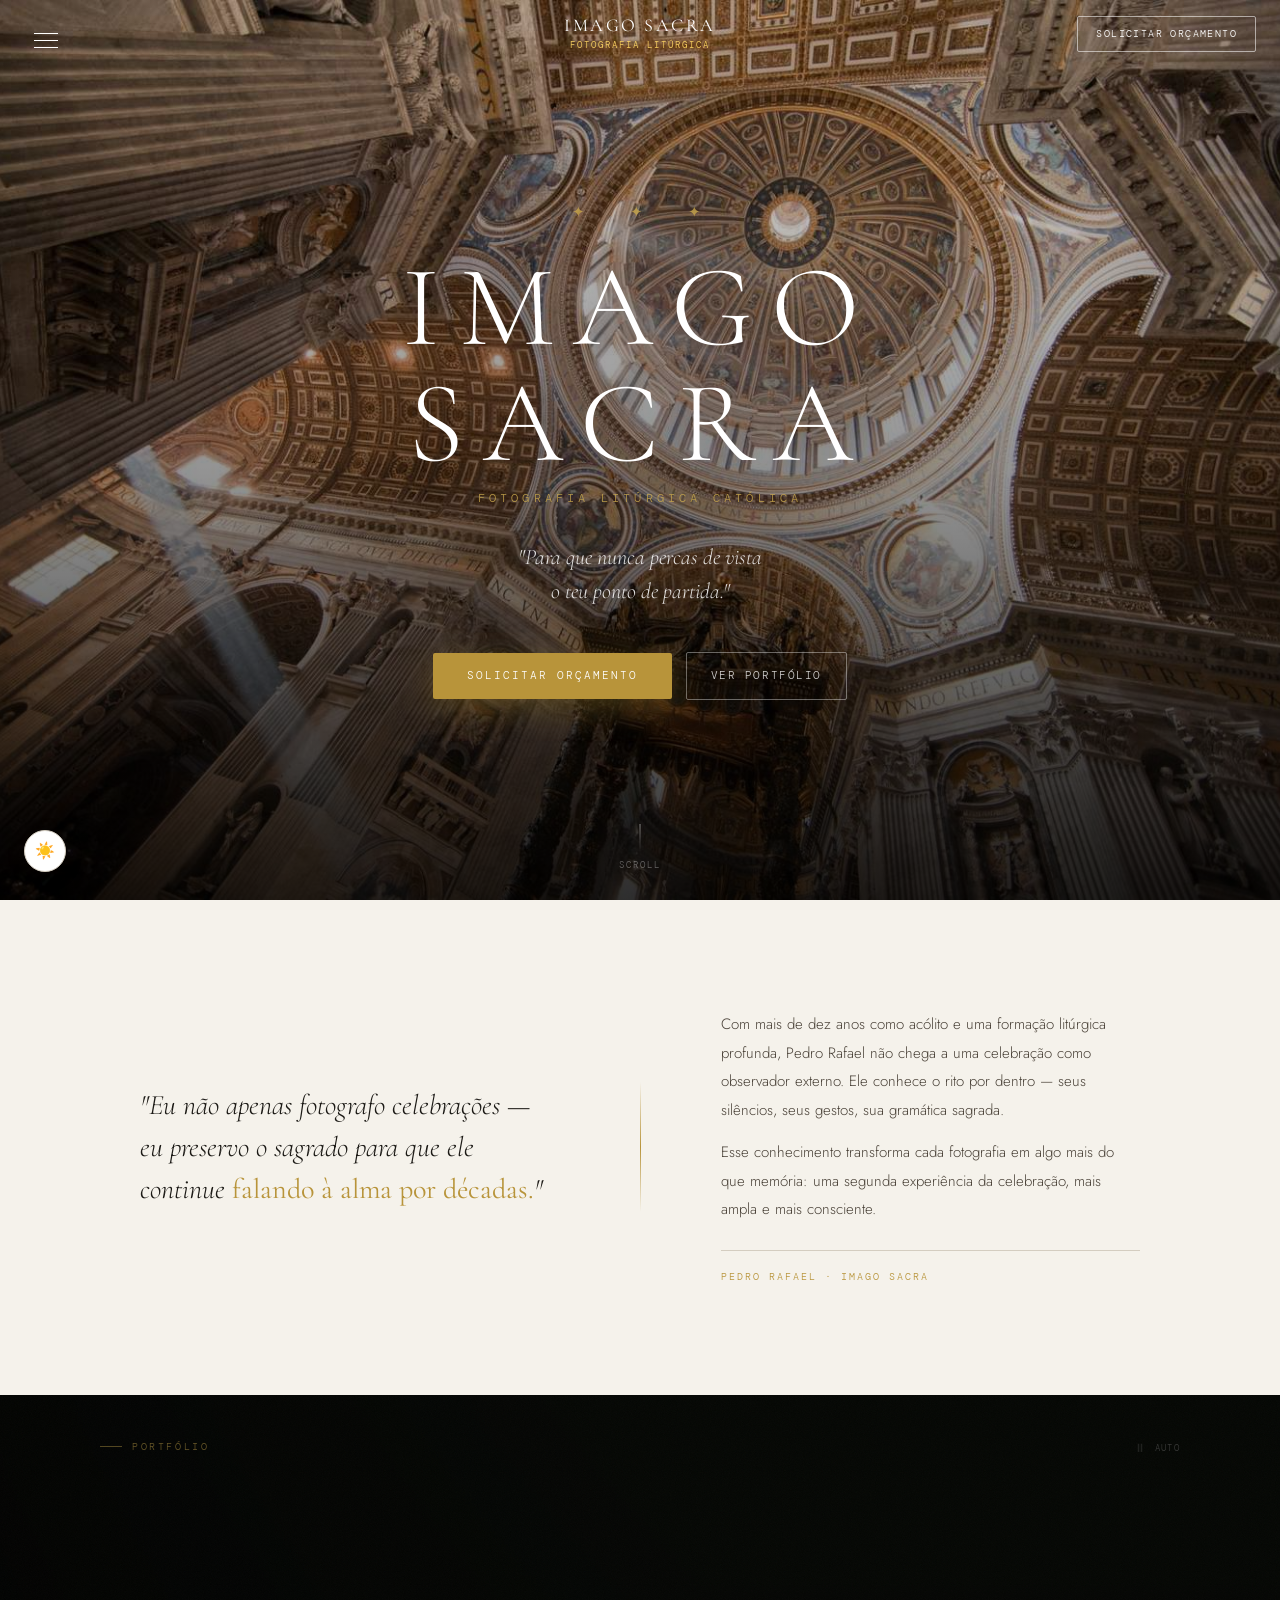
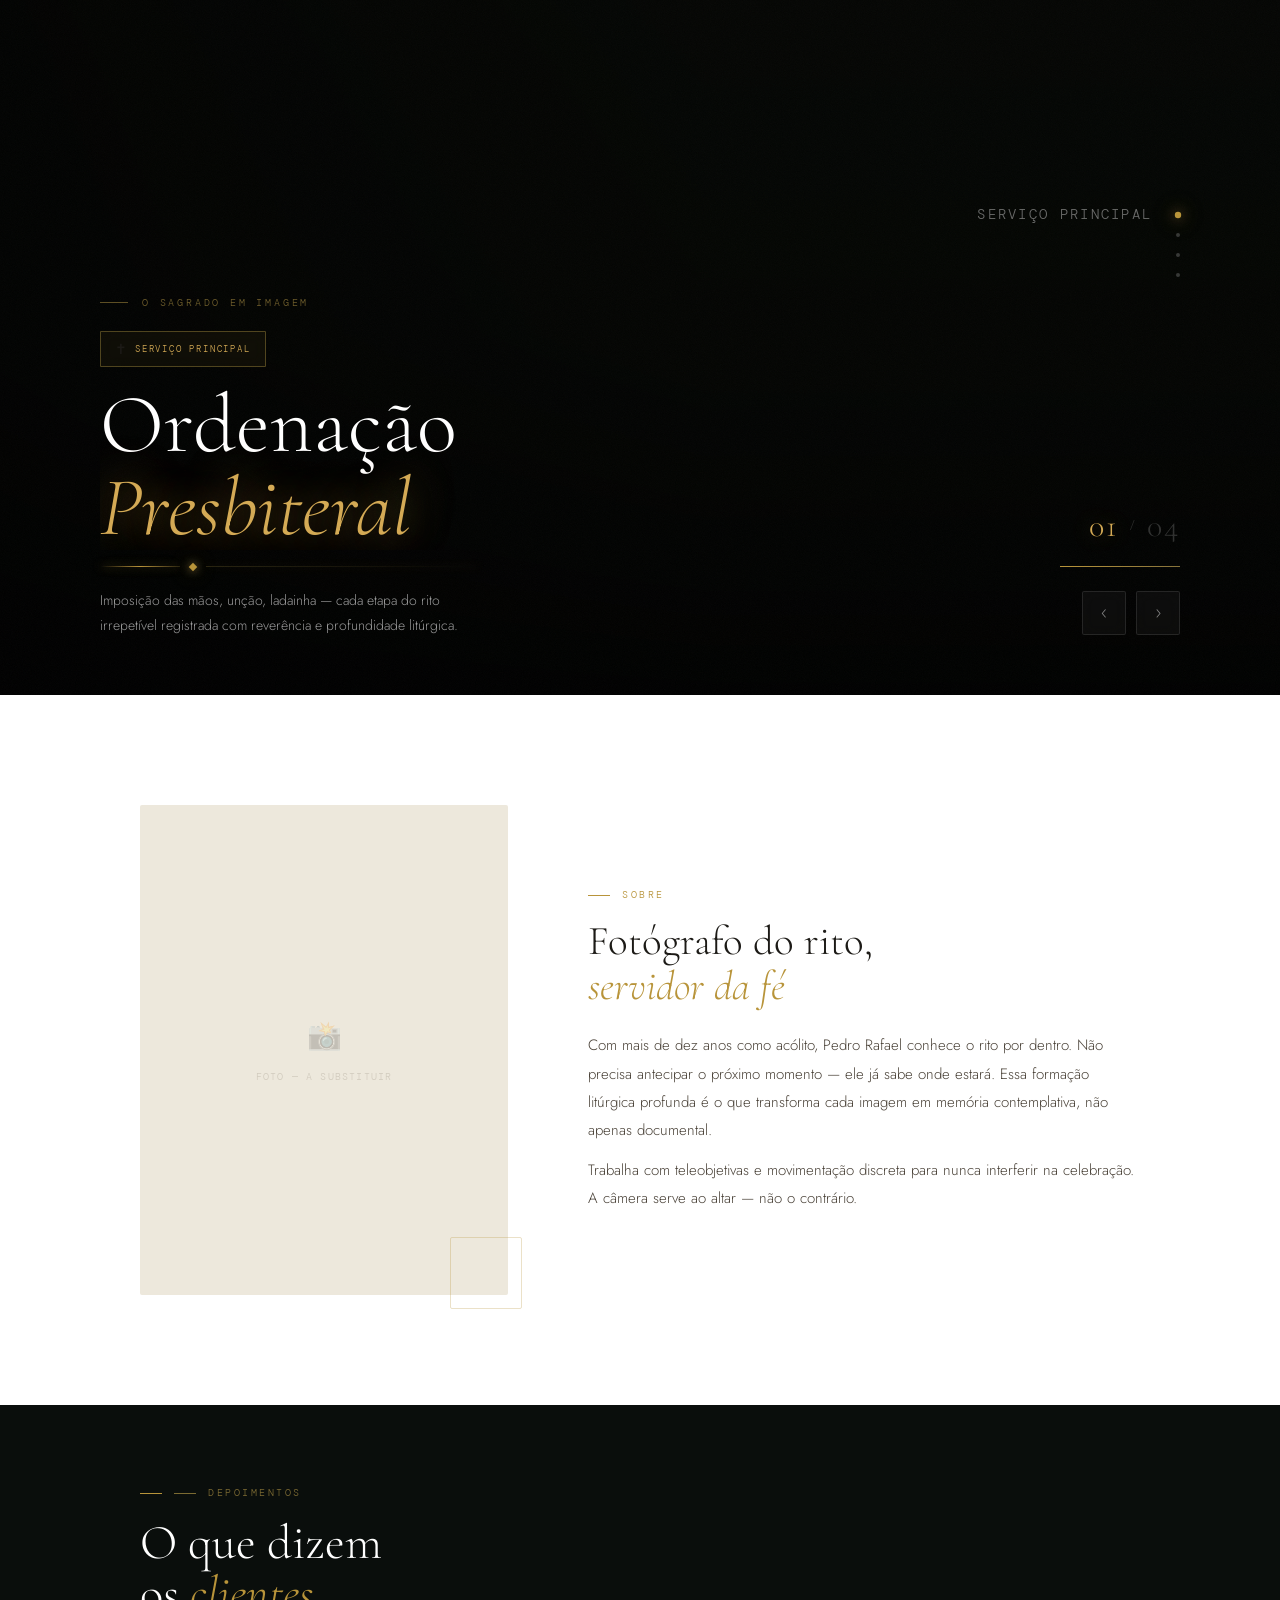
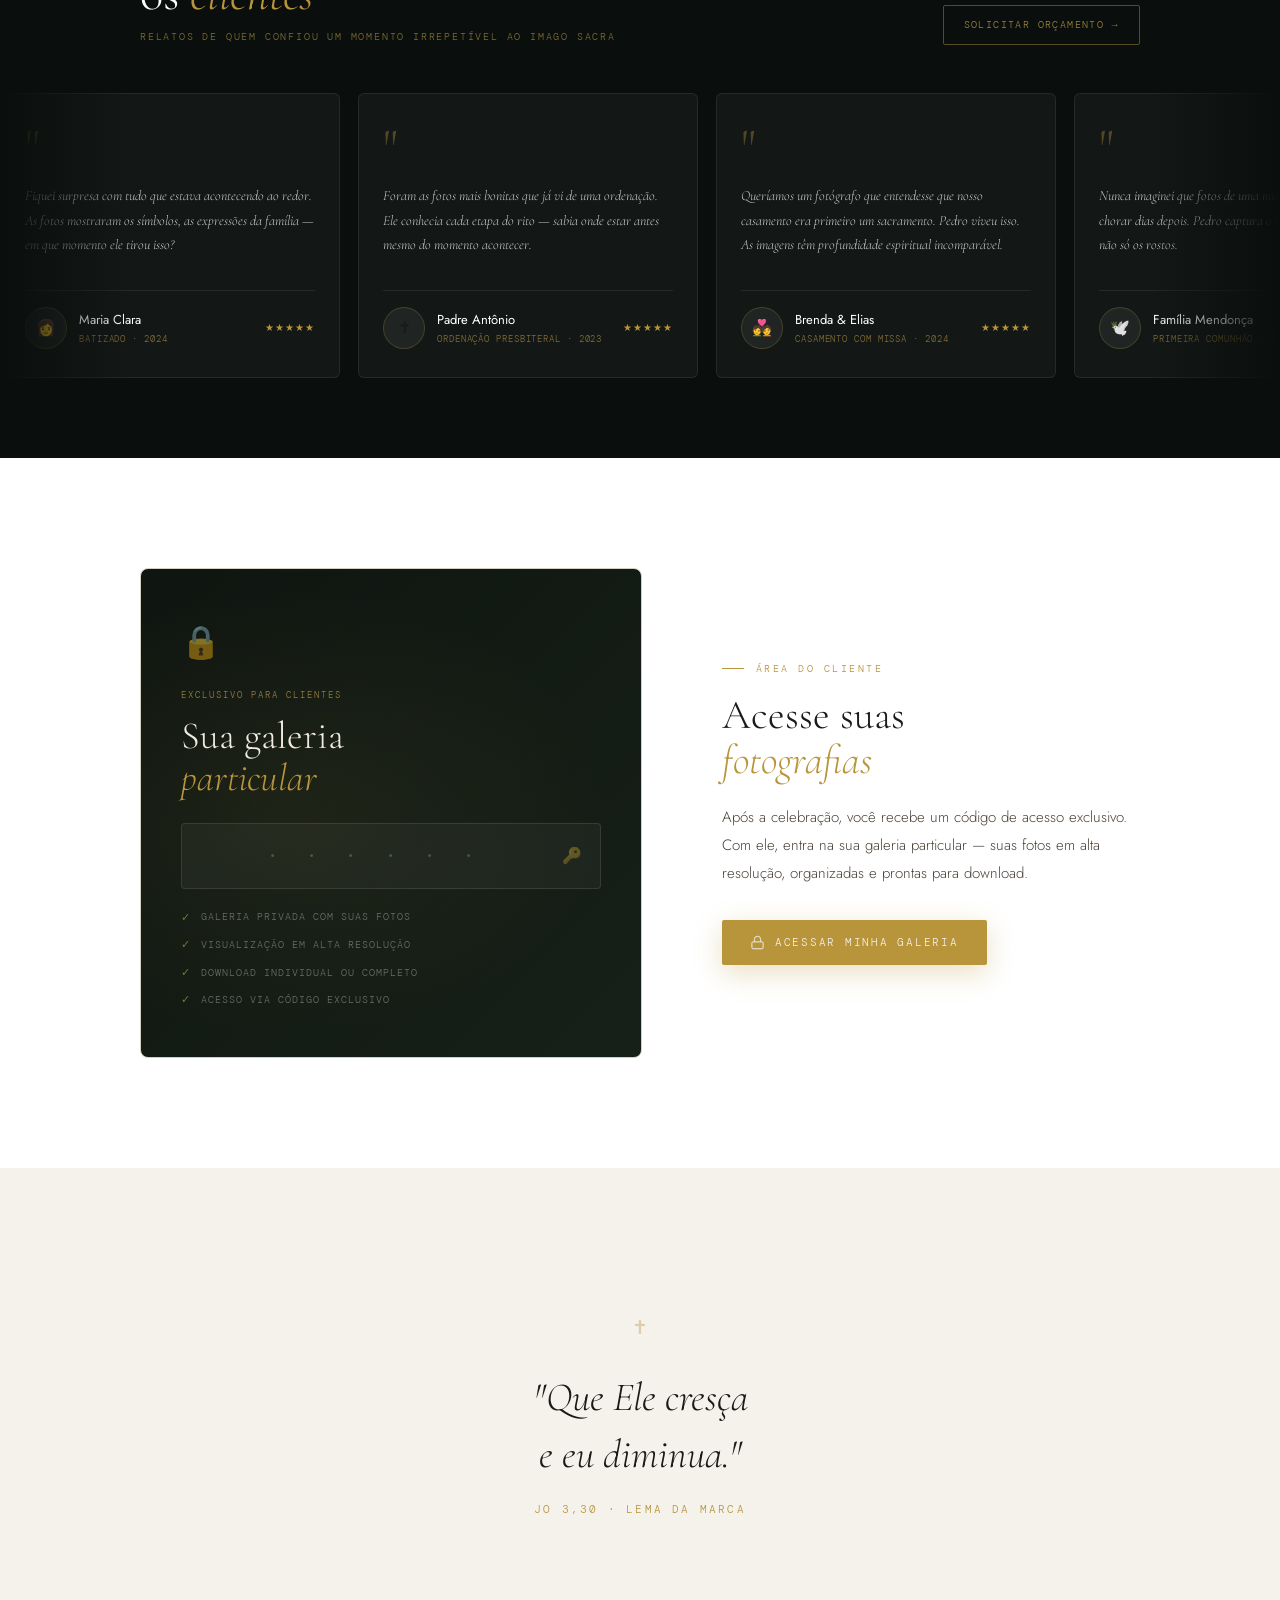
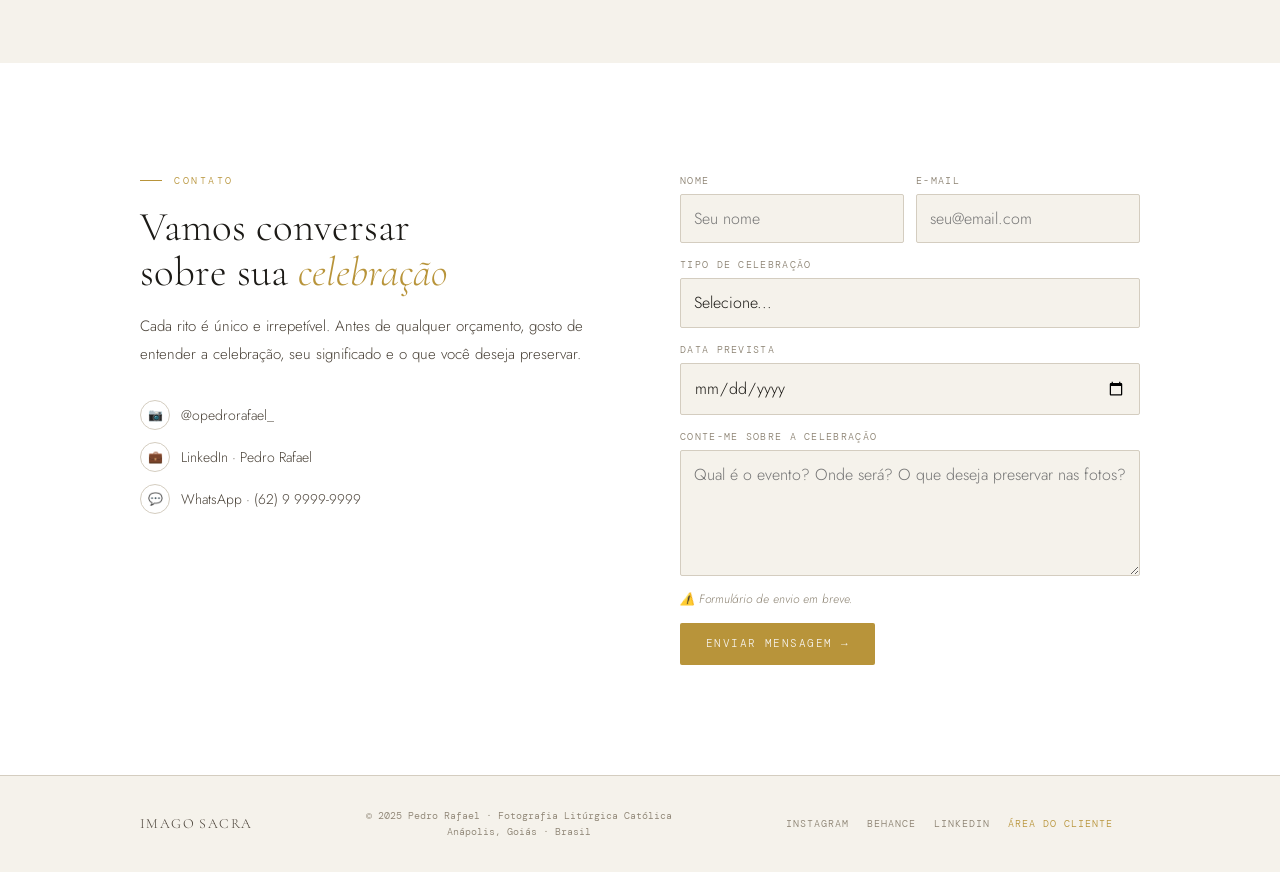
==== index.html @ e8ca0e57 "Add files via upload" ====
<!DOCTYPE html>
<html lang="pt-BR">
<head>
<meta charset="UTF-8">
<meta name="viewport" content="width=device-width, initial-scale=1.0">
<title>Imago Sacra — Fotografia Litúrgica</title>
<link rel="preconnect" href="https://fonts.googleapis.com">
<link href="https://fonts.googleapis.com/css2?family=Cormorant+Garamond:ital,wght@0,300;0,400;0,600;1,300;1,400&family=DM+Mono:wght@300;400&family=Jost:wght@200;300;400&display=swap" rel="stylesheet">
<style>
/* ── TOKENS ─────────────────────────────────────────── */
:root {
  --bg:#f5f2eb; --surface:#ffffff; --surface2:#ede8dc;
  --text:#1c1a16; --text-mid:#4a4238; --text-low:#8a8070;
  --gold:#b8943a; --gold-lt:#d4aa55; --line:#d4cdc0;
  --serif:'Cormorant Garamond',Georgia,serif;
  --sans:'Jost',sans-serif; --mono:'DM Mono',monospace;
  --ease:cubic-bezier(.25,.46,.45,.94);
}
[data-theme="dark"] {
  --bg:#0f1510; --surface:#162018; --surface2:#1d2b20;
  --text:#f0ede4; --text-mid:#c8d4c0; --text-low:#7a9478;
  --gold:#c9a84c; --gold-lt:#e0c070; --line:#243328;
}

/* ── RESET ──────────────────────────────────────────── */
*,*::before,*::after { box-sizing:border-box; margin:0; padding:0; }
html { scroll-behavior:smooth; overflow-x:clip; }
body {
  background:var(--bg); color:var(--text);
  font-family:var(--sans); font-weight:300; line-height:1.6;
  overflow-x:clip; transition:background .5s,color .5s;
}
a { color:inherit; text-decoration:none; }
button { cursor:pointer; border:none; background:none; font:inherit; }
section { overflow-x:clip; }

/* ── NAV BAR ────────────────────────────────────────── */
.nav-bar {
  position:fixed; top:0; left:0; right:0; z-index:400; height:64px;
  display:flex; align-items:center; justify-content:center;
  transition:background .4s,border-color .4s;
  border-bottom:1px solid transparent;
}
.nav-bar.scrolled {
  background:rgba(245,242,235,.94);
  backdrop-filter:blur(16px); -webkit-backdrop-filter:blur(16px);
  border-color:var(--line);
}
[data-theme="dark"] .nav-bar.scrolled { background:rgba(15,21,16,.95); }
.nav-logo {
  font-family:var(--serif); font-size:18px; font-weight:400;
  letter-spacing:.14em; text-transform:uppercase;
  color:#fff; transition:color .4s; cursor:pointer; text-align:center;
}
.nav-bar.scrolled .nav-logo { color:var(--text); }
.nav-logo small {
  display:block; font-family:var(--mono); font-size:9px;
  letter-spacing:.22em; color:rgba(255,215,100,.9); margin-top:-2px; transition:color .4s;
}
.nav-bar.scrolled .nav-logo small { color:var(--gold); }

/* ── HAMBURGER ──────────────────────────────────────── */
.hamburger {
  position:fixed; top:18px; left:24px; z-index:500;
  width:44px; height:44px; padding:4px;
  display:flex; flex-direction:column; align-items:center; justify-content:center; gap:6px;
}
.hamburger span {
  display:block; width:24px; height:1px; background:#fff;
  transition:transform .35s var(--ease),opacity .25s,background .4s;
  transform-origin:center;
}
.hamburger.on-light span { background:var(--text); }
.hamburger.open span:nth-child(1) { transform:translateY(7px) rotate(45deg); }
.hamburger.open span:nth-child(2) { opacity:0; width:0; }
.hamburger.open span:nth-child(3) { transform:translateY(-7px) rotate(-45deg); }

/* ── NAV CTA FIXED ──────────────────────────────────── */
.nav-cta {
  position:fixed; top:16px; right:24px; z-index:500;
  font-family:var(--mono); font-size:10px; letter-spacing:.14em; text-transform:uppercase;
  padding:9px 18px; border:1px solid rgba(255,255,255,.55); color:#fff;
  border-radius:2px; transition:all .3s;
}
.nav-cta.on-light { border-color:var(--gold); color:var(--gold); }
.nav-cta:hover { background:var(--gold); color:#fff; border-color:var(--gold); }
@media(max-width:768px) { .nav-cta { display:none; } }

/* ── THEME TOGGLE ───────────────────────────────────── */
.theme-btn {
  position:fixed; bottom:28px; left:24px; z-index:450;
  width:42px; height:42px; border-radius:50%;
  background:var(--surface); border:1px solid var(--line);
  display:flex; align-items:center; justify-content:center; font-size:16px;
  box-shadow:0 4px 20px rgba(0,0,0,.12); transition:all .3s var(--ease);
}
.theme-btn:hover { border-color:var(--gold); transform:scale(1.08); }
.icon-sun { display:block; } .icon-moon { display:none; }
[data-theme="dark"] .icon-sun { display:none; }
[data-theme="dark"] .icon-moon { display:block; }

/* ── DRAWER ─────────────────────────────────────────── */
.overlay {
  position:fixed; inset:0; z-index:600;
  background:rgba(0,0,0,.55); opacity:0; pointer-events:none;
  transition:opacity .4s var(--ease);
  backdrop-filter:blur(4px); -webkit-backdrop-filter:blur(4px);
}
.overlay.open { opacity:1; pointer-events:all; }
.drawer {
  position:fixed; top:0; left:0; bottom:0; width:min(360px,88vw); z-index:700;
  background:var(--surface); border-right:1px solid var(--line);
  transform:translateX(-100%); transition:transform .44s cubic-bezier(.32,.72,0,1);
  display:flex; flex-direction:column; will-change:transform;
}
.drawer.open { transform:translateX(0); }
.drawer-head {
  padding:22px 28px; border-bottom:1px solid var(--line);
  display:flex; align-items:center; justify-content:space-between; flex-shrink:0;
}
.drawer-brand {
  font-family:var(--serif); font-size:19px; font-weight:400;
  letter-spacing:.12em; text-transform:uppercase; color:var(--text);
}
.drawer-brand small {
  display:block; font-family:var(--mono); font-size:9px;
  letter-spacing:.2em; color:var(--gold); margin-top:-1px;
}
.drawer-x {
  width:34px; height:34px; border-radius:50%;
  border:1px solid var(--line); background:none;
  display:flex; align-items:center; justify-content:center;
  font-size:15px; color:var(--text-low); transition:all .2s;
}
.drawer-x:hover { border-color:var(--gold); color:var(--gold); }
.drawer-links { flex:1; padding:40px 28px; display:flex; flex-direction:column; overflow-y:auto; }
.drawer-item {
  font-family:var(--serif); font-size:30px; font-weight:300;
  color:var(--text); padding:12px 0; border-bottom:1px solid var(--line);
  display:flex; align-items:center; justify-content:space-between; cursor:pointer;
  opacity:0; transform:translateX(-18px);
  transition:color .2s, padding-left .22s, opacity .38s var(--ease), transform .38s var(--ease);
}
.drawer.open .drawer-item:nth-child(1) { opacity:1; transform:none; transition-delay:.07s; }
.drawer.open .drawer-item:nth-child(2) { opacity:1; transform:none; transition-delay:.12s; }
.drawer.open .drawer-item:nth-child(3) { opacity:1; transform:none; transition-delay:.17s; }
.drawer.open .drawer-item:nth-child(4) { opacity:1; transform:none; transition-delay:.22s; }
.drawer.open .drawer-item:nth-child(5) { opacity:1; transform:none; transition-delay:.27s; }
.drawer-item:hover { color:var(--gold); padding-left:8px; }
.drawer-arrow { font-size:14px; color:var(--gold); opacity:0; transition:opacity .2s; }
.drawer-item:hover .drawer-arrow { opacity:1; }
.drawer-foot { padding:24px 28px; border-top:1px solid var(--line); flex-shrink:0; }
.drawer-cta {
  display:block; width:100%;
  font-family:var(--mono); font-size:11px; letter-spacing:.16em; text-transform:uppercase;
  padding:14px; background:var(--gold); color:var(--bg);
  border-radius:2px; text-align:center; transition:background .2s; margin-bottom:18px;
}
.drawer-cta:hover { background:var(--gold-lt); }
.drawer-socials { display:flex; gap:18px; flex-wrap:wrap; }
.d-soc {
  font-family:var(--mono); font-size:10px; letter-spacing:.1em;
  text-transform:uppercase; color:var(--text-low); transition:color .2s;
}
.d-soc:hover { color:var(--gold); }

/* ── HERO ───────────────────────────────────────────── */
#hero {
  position:relative; height:100svh; overflow:hidden;
  display:flex; align-items:center; justify-content:center;
}
.hero-bg {
  position:absolute; inset:0;
  background-image:url("[data-uri]");
  background-size:cover; background-position:center top;
  background-attachment:fixed;
}
@media(max-width:768px) { .hero-bg { background-attachment:scroll; } }
.hero-veil {
  position:absolute; inset:0;
  background:linear-gradient(to bottom,rgba(0,0,0,.12) 0%,rgba(0,0,0,.44) 55%,rgba(0,0,0,.82) 100%);
}
.hero-body {
  position:relative; z-index:2; text-align:center; padding:0 24px; max-width:900px;
}
.hero-cross {
  font-size:15px; color:rgba(201,168,76,.8); letter-spacing:.5em; margin-bottom:26px;
  opacity:0; animation:fadeDown .8s var(--ease) .4s forwards;
}
.hero-brand {
  font-family:var(--serif); font-size:clamp(50px,9vw,116px);
  font-weight:300; letter-spacing:.16em; text-transform:uppercase;
  color:#fff; line-height:1; margin-bottom:8px;
  opacity:0; animation:fadeDown .9s var(--ease) .6s forwards;
  text-shadow:0 2px 40px rgba(0,0,0,.4);
}
.hero-sub {
  font-family:var(--mono); font-size:clamp(10px,1.1vw,12px);
  letter-spacing:.35em; text-transform:uppercase; color:rgba(201,168,76,.85); margin-bottom:32px;
  opacity:0; animation:fadeDown .8s var(--ease) .8s forwards;
}
.hero-phrase {
  font-family:var(--serif); font-size:clamp(15px,2vw,22px);
  font-weight:300; font-style:italic; color:rgba(255,255,255,.85);
  line-height:1.55; margin-bottom:44px;
  opacity:0; animation:fadeDown .8s var(--ease) 1s forwards;
  text-shadow:0 1px 20px rgba(0,0,0,.5);
}
.hero-btns {
  display:flex; align-items:center; justify-content:center; gap:14px; flex-wrap:wrap;
  opacity:0; animation:fadeIn .8s var(--ease) 1.4s forwards;
}
.btn-gold {
  font-family:var(--mono); font-size:11px; letter-spacing:.18em; text-transform:uppercase;
  padding:14px 34px; background:var(--gold); color:#fff; border-radius:2px;
  transition:background .25s,transform .2s,box-shadow .25s;
  box-shadow:0 8px 32px rgba(184,148,58,.35); position:relative; overflow:hidden;
}
.btn-gold::before {
  content:''; position:absolute; inset:0;
  background:linear-gradient(120deg,transparent 30%,rgba(255,255,255,.18) 50%,transparent 70%);
  transform:translateX(-100%); transition:transform .5s var(--ease);
}
.btn-gold:hover::before { transform:translateX(100%); }
.btn-gold:hover { background:var(--gold-lt); transform:translateY(-2px); box-shadow:0 12px 40px rgba(184,148,58,.45); }
.btn-outline {
  font-family:var(--mono); font-size:11px; letter-spacing:.14em; text-transform:uppercase;
  padding:14px 24px; background:transparent; color:rgba(255,255,255,.8);
  border:1px solid rgba(255,255,255,.38); border-radius:2px; transition:all .25s;
}
.btn-outline:hover { border-color:rgba(255,255,255,.8); color:#fff; background:rgba(255,255,255,.07); }
.hero-hint {
  position:absolute; bottom:28px; left:50%; transform:translateX(-50%);
  z-index:2; display:flex; flex-direction:column; align-items:center; gap:6px;
  font-family:var(--mono); font-size:9px; letter-spacing:.24em; text-transform:uppercase;
  color:rgba(255,255,255,.35);
  opacity:0; animation:fadeIn 1s var(--ease) 2s forwards;
}
.hint-line {
  width:1px; height:28px;
  background:linear-gradient(to bottom,rgba(255,255,255,.5),transparent);
  animation:pulse 2s ease-in-out 2s infinite;
}

/* ── MANIFESTO ──────────────────────────────────────── */
#manifesto { background:var(--bg); transition:background .5s; padding:110px 0; }
.manifesto-inner {
  max-width:1200px; margin:0 auto; padding:0 100px;
  display:grid; grid-template-columns:1fr 1px 1fr; gap:80px; align-items:center;
}
.m-rule {
  width:1px; height:130px;
  background:linear-gradient(to bottom,transparent,var(--gold),transparent); justify-self:center;
}
.m-quote {
  font-family:var(--serif); font-size:clamp(19px,2.2vw,29px);
  font-weight:300; font-style:italic; line-height:1.5; color:var(--text);
}
.m-quote strong { font-style:normal; font-weight:400; color:var(--gold); }
.m-body { font-size:15px; line-height:1.9; color:var(--text-mid); }
.m-body+.m-body { margin-top:14px; }
.m-sig {
  margin-top:26px; padding-top:18px; border-top:1px solid var(--line);
  font-family:var(--mono); font-size:10px; letter-spacing:.2em; text-transform:uppercase; color:var(--gold);
}

/* ── PORTFOLIO ──────────────────────────────────────── */
/* ── PORTFOLIO — INFINITE FULLSCREEN CAROUSEL ─────── */
#portfolio {
  background:#050704;
  height:100svh;
  position:relative;
  overflow:hidden;
  display:flex;
  align-items:flex-end;
}

/* Background slides — fullscreen */
.pf-bg-wrap {
  position:absolute; inset:0; z-index:0;
}
.pf-bg-slide {
  position:absolute; inset:0;
  background-size:cover; background-position:center;
  opacity:0;
  transform:scale(1.06);
  transition:opacity 1.1s cubic-bezier(.4,0,.2,1), transform 8s linear;
  will-change:opacity,transform;
}
.pf-bg-slide.active {
  opacity:1; transform:scale(1.0);
}
.pf-bg-slide.prev-slide {
  opacity:0; transform:scale(1.04);
}
/* Overlay layers */
.pf-overlay {
  position:absolute; inset:0; z-index:1;
  background:
    linear-gradient(to top, rgba(0,0,0,.88) 0%, rgba(0,0,0,.3) 40%, rgba(0,0,0,.18) 70%, transparent 100%),
    linear-gradient(to right, rgba(0,0,0,.55) 0%, transparent 55%);
}
/* Subtle grain texture */
.pf-grain {
  position:absolute; inset:0; z-index:2; pointer-events:none; opacity:.032;
  background-image:url("data:image/svg+xml,%3Csvg viewBox='0 0 256 256' xmlns='http://www.w3.org/2000/svg'%3E%3Cfilter id='n'%3E%3CfeTurbulence type='fractalNoise' baseFrequency='0.9' numOctaves='4' stitchTiles='stitch'/%3E%3C/filter%3E%3Crect width='100%25' height='100%25' filter='url(%23n)' opacity='1'/%3E%3C/svg%3E");
  background-size:200px 200px;
}

/* Animated gold border pulse on active slide */
.pf-content {
  position:relative; z-index:10;
  padding:0 min(100px,8vw) 56px;
  width:100%;
  display:flex; align-items:flex-end; justify-content:space-between;
}
.pf-left { max-width:560px; }

/* Top label */
.pf-eyebrow {
  font-family:var(--mono); font-size:10px; letter-spacing:.28em; text-transform:uppercase;
  color:rgba(201,168,76,.55); margin-bottom:20px;
  display:flex; align-items:center; gap:14px;
}
.pf-eyebrow::before { content:''; width:28px; height:1px; background:rgba(201,168,76,.45); }

/* Category name — the hero text with glow */
.pf-cat-wrap { position:relative; margin-bottom:14px; overflow:hidden; }
.pf-cat {
  font-family:var(--serif);
  font-size:clamp(42px,6.5vw,88px);
  font-weight:300; line-height:1;
  color:#fff;
  display:block;
  transform:translateY(100%);
  transition:transform .75s cubic-bezier(.22,.68,0,1.1);
}
.pf-cat em {
  font-style:italic;
  color:var(--gold-lt);
  text-shadow:
    0 0 40px rgba(201,168,76,.65),
    0 0 80px rgba(201,168,76,.3),
    0 0 140px rgba(201,168,76,.14);
}
.pf-cat.visible { transform:translateY(0); }

/* Gold ornament line */
.pf-ornament {
  display:flex; align-items:center; gap:0; margin-bottom:18px; opacity:0;
  transition:opacity .6s ease .35s;
}
.pf-ornament.visible { opacity:1; }
.pf-orn-line {
  height:1px; width:80px;
  background:linear-gradient(to right, transparent, var(--gold), rgba(201,168,76,.2));
  box-shadow:0 0 8px rgba(201,168,76,.5), 0 0 20px rgba(201,168,76,.2);
}
.pf-orn-diamond {
  width:6px; height:6px; background:var(--gold);
  transform:rotate(45deg); flex-shrink:0; margin:0 10px;
  box-shadow:0 0 10px rgba(201,168,76,.8), 0 0 25px rgba(201,168,76,.4);
}
.pf-orn-line-r {
  height:1px; flex:1;
  background:linear-gradient(to right, rgba(201,168,76,.2), transparent);
  box-shadow:0 0 8px rgba(201,168,76,.2);
}

/* Description */
.pf-desc-wrap { overflow:hidden; }
.pf-desc {
  font-family:var(--sans); font-size:14px; line-height:1.82;
  color:rgba(255,255,255,.6); max-width:380px;
  transform:translateY(100%);
  transition:transform .65s cubic-bezier(.22,.68,0,1.1) .18s;
}
.pf-desc.visible { transform:translateY(0); }

/* Tag badge */
.pf-tag-badge {
  display:inline-flex; align-items:center; gap:8px; margin-bottom:16px;
  padding:6px 14px; border-radius:1px;
  border:1px solid rgba(201,168,76,.35);
  background:rgba(201,168,76,.06);
  backdrop-filter:blur(8px);
  opacity:0; transform:translateX(-10px);
  transition:opacity .5s ease .05s, transform .5s ease .05s;
}
.pf-tag-badge.visible { opacity:1; transform:translateX(0); }
.pf-tag-badge-icon { font-size:14px; }
.pf-tag-badge-text {
  font-family:var(--mono); font-size:9px; letter-spacing:.2em;
  text-transform:uppercase; color:var(--gold-lt);
}

/* Right side — navigation + counter */
.pf-right {
  display:flex; flex-direction:column; align-items:flex-end; gap:24px;
  flex-shrink:0; padding-bottom:4px;
}
.pf-counter {
  font-family:var(--mono); font-size:11px; letter-spacing:.16em;
  color:rgba(255,255,255,.3);
  display:flex; align-items:center; gap:10px;
}
.pf-counter-num {
  font-size:32px; font-family:var(--serif); font-weight:300;
  color:rgba(255,255,255,.18); line-height:1;
}
.pf-counter-active {
  font-size:32px; font-family:var(--serif); font-weight:300;
  color:var(--gold-lt); line-height:1;
  text-shadow:0 0 20px rgba(201,168,76,.45);
}

/* Progress bar */
.pf-progress-bar {
  width:120px; height:1px;
  background:rgba(255,255,255,.12);
  position:relative; overflow:hidden;
}
.pf-progress-fill {
  position:absolute; left:0; top:0; height:100%;
  background:linear-gradient(to right, var(--gold), rgba(201,168,76,.6));
  box-shadow:0 0 8px rgba(201,168,76,.7);
  transition:width 5s linear;
}

/* Prev/Next arrows */
.pf-arrows {
  display:flex; gap:10px;
}
.pf-btn {
  width:44px; height:44px; border-radius:2px;
  background:rgba(255,255,255,.04); border:1px solid rgba(255,255,255,.1);
  display:flex; align-items:center; justify-content:center;
  font-size:18px; color:rgba(255,255,255,.5);
  cursor:pointer; transition:all .2s; backdrop-filter:blur(8px);
}
.pf-btn:hover {
  background:rgba(201,168,76,.12); border-color:rgba(201,168,76,.45);
  color:#fff;
  box-shadow:0 0 16px rgba(201,168,76,.2);
}

/* Vertical index strip */
.pf-index-strip {
  position:absolute; right:min(100px,8vw); top:50%; transform:translateY(-50%);
  z-index:10; display:flex; flex-direction:column; gap:16px; align-items:center;
}
.pf-index-dot {
  width:4px; height:4px; border-radius:50%;
  background:rgba(255,255,255,.2); cursor:pointer;
  transition:all .35s; position:relative;
}
.pf-index-dot.active {
  background:var(--gold);
  box-shadow:0 0 8px rgba(201,168,76,.8), 0 0 20px rgba(201,168,76,.4);
  transform:scale(1.6);
}
.pf-index-dot::after {
  content:attr(data-label);
  position:absolute; right:18px; top:50%; transform:translateY(-50%);
  font-family:var(--mono); font-size:9px; letter-spacing:.16em; text-transform:uppercase;
  color:rgba(255,255,255,.0); white-space:nowrap;
  transition:color .25s;
}
.pf-index-dot.active::after { color:rgba(255,255,255,.4); }

/* Section header — top */
.pf-header {
  position:absolute; top:0; left:0; right:0; z-index:10;
  padding:44px min(100px,8vw) 0;
  display:flex; align-items:flex-start; justify-content:space-between;
}
.pf-header-label {
  font-family:var(--mono); font-size:10px; letter-spacing:.26em; text-transform:uppercase;
  color:rgba(201,168,76,.5); display:flex; align-items:center; gap:10px;
}
.pf-header-label::before { content:''; width:22px; height:1px; background:rgba(201,168,76,.4); }
.pf-header-hint {
  font-family:var(--mono); font-size:9px; letter-spacing:.14em; text-transform:uppercase;
  color:rgba(255,255,255,.2); display:flex; align-items:center; gap:8px;
}
.pf-pause-icon { font-size:12px; opacity:.5; cursor:pointer; transition:opacity .2s; }
.pf-pause-icon:hover { opacity:1; }

/* Animated gold border pulse on active slide */
@keyframes border-pulse {
  0%,100% { opacity:.18; }
  50% { opacity:.45; }
}

@media(max-width:768px){
  .pf-index-strip { display:none; }
  .pf-content { padding:0 24px 44px; flex-direction:column; align-items:flex-start; gap:20px; }
  .pf-right { flex-direction:row; align-items:center; }
  .pf-header { padding:32px 24px 0; }
  .pf-cat { font-size:clamp(36px,10vw,56px); }
}

/* ── SHARED LABELS ──────────────────────────────────── */
.sec-label {
  font-family:var(--mono); font-size:10px; letter-spacing:.25em; text-transform:uppercase;
  color:var(--gold); margin-bottom:16px; display:flex; align-items:center; gap:12px;
}
.sec-label::before { content:''; width:22px; height:1px; background:var(--gold); }
.sec-title { font-family:var(--serif); font-size:clamp(28px,3.2vw,46px); font-weight:300; line-height:1.1; }
.sec-title em { font-style:italic; color:var(--gold); }

/* ── SOBRE ──────────────────────────────────────────── */
#sobre { background:var(--surface); transition:background .5s; padding:110px 0; }
.sobre-inner {
  max-width:1200px; margin:0 auto; padding:0 100px;
  display:grid; grid-template-columns:1fr 1.5fr; gap:80px; align-items:center;
}
.sobre-img {
  width:100%; aspect-ratio:3/4; background:var(--surface2); border-radius:2px;
  display:flex; align-items:center; justify-content:center;
  flex-direction:column; gap:10px; color:var(--text-low); position:relative;
}
.sobre-accent {
  position:absolute; bottom:-14px; right:-14px;
  width:72px; height:72px; border:1px solid var(--gold); border-radius:2px; opacity:.28;
}
.sobre-body { font-size:15px; line-height:1.88; color:var(--text-mid); }
.sobre-body+.sobre-body { margin-top:14px; }

/* ── DEPOIMENTOS ────────────────────────────────────── */
#depoimentos { background:#0a0e0c; overflow:hidden; padding:80px 0 0; }
.dep-head {
  max-width:1200px; margin:0 auto 48px; padding:0 100px;
  display:flex; align-items:flex-end; justify-content:space-between; gap:32px;
}
.dep-title { font-family:var(--serif); font-size:clamp(30px,3.8vw,52px); font-weight:300; color:#fff; line-height:1.05; }
.dep-title em { font-style:italic; color:var(--gold); }
.dep-sub { font-family:var(--mono); font-size:10px; letter-spacing:.18em; text-transform:uppercase; color:rgba(201,168,76,.6); margin-top:10px; }
.dep-link {
  flex-shrink:0; align-self:flex-end; cursor:pointer;
  font-family:var(--mono); font-size:10px; letter-spacing:.14em; text-transform:uppercase;
  padding:11px 20px; border:1px solid rgba(201,168,76,.4); color:rgba(201,168,76,.75);
  border-radius:2px; transition:all .2s; white-space:nowrap; background:none;
}
.dep-link:hover { background:rgba(201,168,76,.1); border-color:rgba(201,168,76,.65); }
.dep-track-outer { width:100%; overflow:hidden; position:relative; padding-bottom:80px; }
.dep-track-outer::before,.dep-track-outer::after {
  content:''; position:absolute; top:0; bottom:80px; width:130px; z-index:2; pointer-events:none;
}
.dep-track-outer::before { left:0; background:linear-gradient(to right,#0a0e0c,transparent); }
.dep-track-outer::after  { right:0; background:linear-gradient(to left,#0a0e0c,transparent); }
.dep-track { display:flex; gap:18px; width:max-content; animation:marquee 44s linear infinite; }
.dep-track:hover { animation-play-state:paused; }
@keyframes marquee { from{transform:translateX(0)} to{transform:translateX(-50%)} }
.dep-card {
  width:340px; flex-shrink:0; background:rgba(255,255,255,.04);
  border:1px solid rgba(255,255,255,.08); border-radius:6px; padding:28px 24px;
  transition:background .3s,border-color .3s,transform .3s;
}
.dep-card:hover { background:rgba(255,255,255,.07); border-color:rgba(201,168,76,.26); transform:translateY(-4px); }
.dep-q { font-family:var(--serif); font-size:52px; font-weight:300; color:var(--gold); line-height:1; margin-bottom:10px; opacity:.38; display:block; }
.dep-text { font-family:var(--serif); font-size:14px; font-style:italic; line-height:1.75; color:rgba(255,255,255,.78); margin-bottom:22px; min-height:84px; }
.dep-bottom { display:flex; align-items:center; gap:12px; padding-top:16px; border-top:1px solid rgba(255,255,255,.08); }
.dep-avatar { width:42px; height:42px; border-radius:50%; background:rgba(255,255,255,.06); border:1px solid rgba(201,168,76,.22); display:flex; align-items:center; justify-content:center; font-size:16px; flex-shrink:0; }
.dep-name { font-family:var(--sans); font-size:13px; font-weight:400; color:#fff; margin-bottom:1px; }
.dep-meta { font-family:var(--mono); font-size:9px; letter-spacing:.1em; text-transform:uppercase; color:rgba(201,168,76,.6); }
.dep-stars { margin-left:auto; color:var(--gold); font-size:10px; letter-spacing:1px; }

/* ── ÁREA DO CLIENTE (seção home) ───────────────────── */
#cliente-home {
  background:var(--surface); transition:background .5s;
  padding:110px 0;
}
.cliente-inner {
  max-width:1200px; margin:0 auto; padding:0 100px;
  display:grid; grid-template-columns:1.2fr 1fr; gap:80px; align-items:center;
}
.cliente-visual {
  position:relative;
  background:linear-gradient(135deg,#0f1510 0%,#162018 100%);
  border-radius:8px; padding:48px 40px;
  border:1px solid var(--line);
  overflow:hidden;
}
.cliente-visual::before {
  content:''; position:absolute; inset:0;
  background:radial-gradient(ellipse at 30% 50%,rgba(201,168,76,.07) 0%,transparent 65%);
  pointer-events:none;
}
.cv-mark { font-size:32px; margin-bottom:20px; opacity:.6; color:rgba(201,168,76,.8); }
.cv-label {
  font-family:var(--mono); font-size:9px; letter-spacing:.22em; text-transform:uppercase;
  color:rgba(201,168,76,.7); margin-bottom:12px;
}
.cv-title {
  font-family:var(--serif); font-size:clamp(26px,3vw,40px); font-weight:300;
  color:#f0ede4; line-height:1.1; margin-bottom:24px;
}
.cv-title em { font-style:italic; color:var(--gold); }
.cv-code-preview {
  background:rgba(255,255,255,.04); border:1px solid rgba(255,255,255,.1); border-radius:4px;
  padding:14px 18px; display:flex; align-items:center; gap:14px;
}
.cv-code-input {
  font-family:var(--mono); font-size:22px; letter-spacing:.3em; color:rgba(255,255,255,.2);
  flex:1; text-align:center;
}
.cv-lock { font-size:16px; opacity:.3; }
.cv-features { display:flex; flex-direction:column; gap:10px; margin-top:20px; }
.cv-feat {
  display:flex; align-items:center; gap:10px;
  font-family:var(--mono); font-size:10px; letter-spacing:.1em;
  text-transform:uppercase; color:rgba(255,255,255,.35);
}
.cv-feat::before { content:'✓'; color:rgba(201,168,76,.6); font-size:11px; }

.cliente-text .sec-label { margin-bottom:16px; }
.cliente-text .sec-title { margin-bottom:20px; }
.cliente-desc { font-size:15px; line-height:1.88; color:var(--text-mid); margin-bottom:32px; }
.btn-cliente {
  display:inline-flex; align-items:center; gap:10px;
  font-family:var(--mono); font-size:11px; letter-spacing:.16em; text-transform:uppercase;
  padding:14px 28px; background:var(--gold); color:var(--bg);
  border-radius:2px; transition:background .2s,transform .15s;
  box-shadow:0 8px 28px rgba(184,148,58,.3);
}
.btn-cliente:hover { background:var(--gold-lt); transform:translateY(-2px); }
.btn-cliente svg { width:15px; height:15px; }

/* ── CITAÇÃO ────────────────────────────────────────── */
#citacao {
  background:var(--bg); transition:background .5s;
  min-height:55vh; display:flex; align-items:center; justify-content:center; padding:80px 24px;
}
.citacao-inner { text-align:center; max-width:620px; }
.c-cross { font-size:19px; margin-bottom:26px; opacity:.38; color:var(--gold); }
.c-text {
  font-family:var(--serif); font-size:clamp(22px,3.2vw,40px);
  font-weight:300; font-style:italic; line-height:1.42; margin-bottom:18px; color:var(--text);
}
.c-ref { font-family:var(--mono); font-size:11px; letter-spacing:.2em; text-transform:uppercase; color:var(--gold); }

/* ── CONTATO ────────────────────────────────────────── */
#contato { background:var(--surface); transition:background .5s; padding:110px 0; }
.contato-inner {
  max-width:1200px; margin:0 auto; padding:0 100px;
  display:grid; grid-template-columns:1fr 1fr; gap:80px; align-items:start;
}
.ct-desc { font-size:15px; line-height:1.85; color:var(--text-mid); margin:18px 0 32px; }
.ct-links { display:flex; flex-direction:column; gap:12px; }
.ct-link { display:flex; align-items:center; gap:11px; font-size:14px; color:var(--text-mid); transition:color .2s; }
.ct-link:hover { color:var(--gold); }
.ct-icon { width:30px; height:30px; border:1px solid var(--line); border-radius:50%; display:flex; align-items:center; justify-content:center; font-size:12px; flex-shrink:0; transition:border-color .2s; }
.ct-link:hover .ct-icon { border-color:var(--gold); }
.ct-form { display:flex; flex-direction:column; gap:14px; }
.f-row { display:grid; grid-template-columns:1fr 1fr; gap:12px; }
.fg { display:flex; flex-direction:column; gap:5px; }
.flabel { font-family:var(--mono); font-size:10px; letter-spacing:.13em; text-transform:uppercase; color:var(--text-low); }
.finput { background:var(--bg); border:1px solid var(--line); border-radius:2px; padding:11px 13px; font-family:var(--sans); font-size:14px; font-weight:300; color:var(--text); transition:border-color .2s,background .5s; outline:none; width:100%; font:inherit; }
.finput:focus { border-color:var(--gold); }
textarea.finput { resize:vertical; min-height:88px; }
select.finput { appearance:none; cursor:pointer; }
.fnote { font-size:12px; color:var(--text-low); font-style:italic; }
.fsubmit {
  font-family:var(--mono); font-size:11px; letter-spacing:.13em; text-transform:uppercase;
  padding:12px 26px; background:var(--gold); color:var(--bg); border-radius:2px;
  transition:background .2s; align-self:flex-start;
}
.fsubmit:hover { background:var(--gold-lt); }

/* ── FOOTER ─────────────────────────────────────────── */
footer { background:var(--bg); transition:background .5s; border-top:1px solid var(--line); }
.footer-inner {
  max-width:1200px; margin:0 auto; padding:32px 100px;
  display:flex; align-items:center; justify-content:space-between; gap:24px; flex-wrap:wrap;
}
.f-brand { font-family:var(--serif); font-size:14px; letter-spacing:.1em; text-transform:uppercase; color:var(--text-mid); }
.f-copy { font-family:var(--mono); font-size:10px; color:var(--text-low); text-align:center; }
.f-soc { display:flex; gap:18px; flex-wrap:wrap; }
.f-soc a { font-family:var(--mono); font-size:10px; letter-spacing:.1em; text-transform:uppercase; color:var(--text-low); transition:color .2s; }
.f-soc a:hover { color:var(--gold); }

/* ── ANIMATIONS ─────────────────────────────────────── */
@keyframes fadeDown { from{opacity:0;transform:translateY(-12px)} to{opacity:1;transform:none} }
@keyframes fadeIn  { from{opacity:0} to{opacity:1} }
@keyframes pulse { 0%,100%{opacity:.3} 50%{opacity:.8} }
.reveal { opacity:0; transform:translateY(20px); transition:opacity .7s var(--ease),transform .7s var(--ease); }
.reveal.on { opacity:1; transform:none; }
.rev-l { opacity:0; transform:translateX(-22px); transition:opacity .7s var(--ease),transform .7s var(--ease); }
.rev-l.on { opacity:1; transform:none; }
.rev-r { opacity:0; transform:translateX(22px); transition:opacity .7s var(--ease),transform .7s var(--ease); }
.rev-r.on { opacity:1; transform:none; }

/* ── RESPONSIVE ─────────────────────────────────────── */
@media(max-width:1024px) {
  .manifesto-inner,.sobre-inner,.contato-inner,.footer-inner,.dep-head,.cliente-inner { padding-left:48px; padding-right:48px; }
  #manifesto,#sobre,#contato,#cliente-home { padding:80px 0; }
}
@media(max-width:768px) {
  .manifesto-inner { grid-template-columns:1fr; gap:24px; padding:56px 24px; }
  .m-rule { display:none; }
  .sobre-inner { grid-template-columns:1fr; gap:28px; padding:56px 24px; }
  .sobre-accent { display:none; }
  .dep-head { flex-direction:column; align-items:flex-start; gap:10px; margin-bottom:32px; padding:0 24px; }
  .dep-card { width:280px; padding:22px 18px; }
  .contato-inner { grid-template-columns:1fr; gap:36px; padding:56px 24px; }
  .cliente-inner { grid-template-columns:1fr; gap:36px; padding:56px 24px; }
  .f-row { grid-template-columns:1fr; }
  .footer-inner { flex-direction:column; text-align:center; padding:28px 24px; }
  .theme-btn { bottom:20px; left:20px; }
  .hero-btns { flex-direction:column; gap:10px; }
  .drawer { width:100vw; }
  .dep-track-outer::before,.dep-track-outer::after { width:40px; }
}
</style>
</head>
<body>

<!-- ── FIXED UI ──────────────────────────────────────── -->
<button class="hamburger" id="hb" aria-label="Abrir menu"><span></span><span></span><span></span></button>

<div class="nav-bar" id="navBar">
  <span class="nav-logo" onclick="goTo('hero')">Imago Sacra<small>Fotografia Litúrgica</small></span>
</div>

<button class="nav-cta" id="navCta" onclick="goTo('contato')">Solicitar Orçamento</button>

<button class="theme-btn" id="themeBtn">
  <span class="icon-sun">☀️</span><span class="icon-moon">🌙</span>
</button>

<!-- DRAWER -->
<div class="overlay" id="overlay" onclick="closeDrawer()"></div>
<nav class="drawer" id="drawer" aria-label="Menu principal">
  <div class="drawer-head">
    <div class="drawer-brand">Imago Sacra<small>Fotografia Litúrgica</small></div>
    <button class="drawer-x" onclick="closeDrawer()" aria-label="Fechar">✕</button>
  </div>
  <div class="drawer-links">
    <div class="drawer-item" onclick="goTo('portfolio');closeDrawer()">Portfólio<span class="drawer-arrow">→</span></div>
    <div class="drawer-item" onclick="goTo('sobre');closeDrawer()">Sobre<span class="drawer-arrow">→</span></div>
    <div class="drawer-item" onclick="goTo('depoimentos');closeDrawer()">Depoimentos<span class="drawer-arrow">→</span></div>
    <div class="drawer-item" onclick="goTo('cliente-home');closeDrawer()">Área do Cliente<span class="drawer-arrow">→</span></div>
    <div class="drawer-item" onclick="goTo('contato');closeDrawer()">Contato<span class="drawer-arrow">→</span></div>
  </div>
  <div class="drawer-foot">
    <button class="drawer-cta" onclick="goTo('contato');closeDrawer()">Solicitar Orçamento</button>
    <div class="drawer-socials">
      <a href="https://instagram.com/opedrorafael_" target="_blank" class="d-soc">Instagram</a>
      <a href="https://www.behance.net/opedrorafael" target="_blank" class="d-soc">Behance</a>
      <a href="https://www.linkedin.com/in/pgwrafael" target="_blank" class="d-soc">LinkedIn</a>
    </div>
  </div>
</nav>

<!-- ════════════════════════════════════════════════════
     SEÇÕES
═════════════════════════════════════════════════════ -->

<!-- HERO -->
<section id="hero">
  <div class="hero-bg"></div>
  <div class="hero-veil"></div>
  <div class="hero-body">
    <div class="hero-cross">✦ &nbsp; ✦ &nbsp; ✦</div>
    <h1 class="hero-brand">Imago Sacra</h1>
    <p class="hero-sub">Fotografia Litúrgica Católica</p>
    <p class="hero-phrase">"Para que nunca percas de vista<br>o teu ponto de partida."</p>
    <div class="hero-btns">
      <button class="btn-gold" onclick="goTo('contato')">Solicitar Orçamento</button>
      <button class="btn-outline" onclick="goTo('portfolio')">Ver Portfólio</button>
    </div>
  </div>
  <div class="hero-hint"><div class="hint-line"></div><span>Scroll</span></div>
</section>

<!-- MANIFESTO -->
<section id="manifesto">
  <div class="manifesto-inner">
    <blockquote class="m-quote rev-l">
      "Eu não apenas fotografo celebrações — eu preservo o sagrado para que ele continue
      <strong>falando à alma por décadas.</strong>"
    </blockquote>
    <div class="m-rule"></div>
    <div class="rev-r">
      <p class="m-body">Com mais de dez anos como acólito e uma formação litúrgica profunda, Pedro Rafael não chega a uma celebração como observador externo. Ele conhece o rito por dentro — seus silêncios, seus gestos, sua gramática sagrada.</p>
      <p class="m-body">Esse conhecimento transforma cada fotografia em algo mais do que memória: uma segunda experiência da celebração, mais ampla e mais consciente.</p>
      <div class="m-sig">Pedro Rafael · Imago Sacra</div>
    </div>
  </div>
</section>

<!-- PORTFOLIO -->
<section id="portfolio">

  <!-- Background fullscreen slides -->
  <div class="pf-bg-wrap" id="pfBgWrap"></div>

  <!-- Overlay + grain -->
  <div class="pf-overlay"></div>
  <div class="pf-grain"></div>

  <!-- Section header -->
  <div class="pf-header">
    <div class="pf-header-label">Portfólio</div>
    <div class="pf-header-hint">
      <span id="pfPauseBtn" class="pf-pause-icon" title="Pausar">⏸</span>
      Auto
    </div>
  </div>

  <!-- Vertical dots index -->
  <div class="pf-index-strip" id="pfIndexStrip"></div>

  <!-- Main content -->
  <div class="pf-content">
    <div class="pf-left">
      <div class="pf-eyebrow">O sagrado em imagem</div>
      <div class="pf-tag-badge" id="pfBadge">
        <span class="pf-tag-badge-icon" id="pfBadgeIcon">✝</span>
        <span class="pf-tag-badge-text" id="pfBadgeText">Serviço principal</span>
      </div>
      <div class="pf-cat-wrap">
        <span class="pf-cat" id="pfCatLine1"></span>
      </div>
      <div class="pf-ornament" id="pfOrnament">
        <div class="pf-orn-line"></div>
        <div class="pf-orn-diamond"></div>
        <div class="pf-orn-line-r"></div>
      </div>
      <div class="pf-desc-wrap">
        <p class="pf-desc" id="pfDesc"></p>
      </div>
    </div>

    <div class="pf-right">
      <div class="pf-counter">
        <span class="pf-counter-active" id="pfCurNum">01</span>
        <span style="color:rgba(255,255,255,.15);font-family:var(--mono);font-size:11px"> / </span>
        <span class="pf-counter-num" id="pfTotNum">04</span>
      </div>
      <div class="pf-progress-bar">
        <div class="pf-progress-fill" id="pfFill"></div>
      </div>
      <div class="pf-arrows">
        <button class="pf-btn" id="pfPrev" aria-label="Anterior">&#8249;</button>
        <button class="pf-btn" id="pfNext" aria-label="Próximo">&#8250;</button>
      </div>
    </div>
  </div>
</section>

<!-- SOBRE -->
<section id="sobre">
  <div class="sobre-inner">
    <div class="rev-l" style="position:relative">
      <div class="sobre-img">
        <span style="font-size:28px;opacity:.2">📸</span>
        <span style="font-family:var(--mono);font-size:10px;letter-spacing:.12em;text-transform:uppercase;opacity:.28">Foto — a substituir</span>
      </div>
      <div class="sobre-accent"></div>
    </div>
    <div>
      <div class="sec-label reveal">Sobre</div>
      <h2 class="sec-title reveal" style="margin-bottom:22px">Fotógrafo do rito,<br><em>servidor da fé</em></h2>
      <p class="sobre-body reveal">Com mais de dez anos como acólito, Pedro Rafael conhece o rito por dentro. Não precisa antecipar o próximo momento — ele já sabe onde estará. Essa formação litúrgica profunda é o que transforma cada imagem em memória contemplativa, não apenas documental.</p>
      <p class="sobre-body reveal" style="margin-top:12px">Trabalha com teleobjetivas e movimentação discreta para nunca interferir na celebração. A câmera serve ao altar — não o contrário.</p>
    </div>
  </div>
</section>

<!-- DEPOIMENTOS -->
<section id="depoimentos">
  <div class="dep-head">
    <div>
      <div class="sec-label" style="color:rgba(201,168,76,.6)"><span style="width:22px;height:1px;background:rgba(201,168,76,.6);display:block"></span>Depoimentos</div>
      <h2 class="dep-title reveal">O que dizem<br>os <em>clientes</em></h2>
      <p class="dep-sub reveal">Relatos de quem confiou um momento irrepetível ao Imago Sacra</p>
    </div>
    <button class="dep-link" onclick="goTo('contato')">Solicitar Orçamento →</button>
  </div>
  <div class="dep-track-outer">
    <div class="dep-track">
      <div class="dep-card"><span class="dep-q">"</span><p class="dep-text">Fiquei surpresa com tudo que estava acontecendo ao redor. As fotos mostraram os símbolos, as expressões da família — em que momento ele tirou isso?</p><div class="dep-bottom"><div class="dep-avatar">👩</div><div><div class="dep-name">Maria Clara</div><div class="dep-meta">Batizado · 2024</div></div><div class="dep-stars">★★★★★</div></div></div>
      <div class="dep-card"><span class="dep-q">"</span><p class="dep-text">Foram as fotos mais bonitas que já vi de uma ordenação. Ele conhecia cada etapa do rito — sabia onde estar antes mesmo do momento acontecer.</p><div class="dep-bottom"><div class="dep-avatar">✝</div><div><div class="dep-name">Padre Antônio</div><div class="dep-meta">Ordenação Presbiteral · 2023</div></div><div class="dep-stars">★★★★★</div></div></div>
      <div class="dep-card"><span class="dep-q">"</span><p class="dep-text">Queríamos um fotógrafo que entendesse que nosso casamento era primeiro um sacramento. Pedro viveu isso. As imagens têm profundidade espiritual incomparável.</p><div class="dep-bottom"><div class="dep-avatar">💑</div><div><div class="dep-name">Brenda &amp; Elias</div><div class="dep-meta">Casamento com Missa · 2024</div></div><div class="dep-stars">★★★★★</div></div></div>
      <div class="dep-card"><span class="dep-q">"</span><p class="dep-text">Nunca imaginei que fotos de uma missa pudessem me fazer chorar dias depois. Pedro captura o espírito da celebração, não só os rostos.</p><div class="dep-bottom"><div class="dep-avatar">🕊️</div><div><div class="dep-name">Família Mendonça</div><div class="dep-meta">Primeira Comunhão · 2024</div></div><div class="dep-stars">★★★★★</div></div></div>
      <div class="dep-card"><span class="dep-q">"</span><p class="dep-text">A discrição foi o que mais me impressionou. Em nenhum momento o Pedro quebrou a solenidade da celebração — e mesmo assim as fotos mostraram tudo.</p><div class="dep-bottom"><div class="dep-avatar">⛪</div><div><div class="dep-name">Dom Carlos</div><div class="dep-meta">Celebração Diocesana · 2023</div></div><div class="dep-stars">★★★★★</div></div></div>
      <div class="dep-card"><span class="dep-q">"</span><p class="dep-text">Recomendo a todos que querem guardar a memória de uma celebração com profundidade. Pedro não é só fotógrafo — ele é um guardião do sagrado.</p><div class="dep-bottom"><div class="dep-avatar">🙏</div><div><div class="dep-name">Ir. Marta</div><div class="dep-meta">Profissão Religiosa · 2023</div></div><div class="dep-stars">★★★★★</div></div></div>
      <div class="dep-card"><span class="dep-q">"</span><p class="dep-text">Ele chegou antes de todos, conhecia o espaço, sabia o roteiro da missa. Essa preparação se vê em cada foto: não há um único momento perdido.</p><div class="dep-bottom"><div class="dep-avatar">📖</div><div><div class="dep-name">Diocese de Anápolis</div><div class="dep-meta">Festa do Padroeiro · 2024</div></div><div class="dep-stars">★★★★★</div></div></div>
      <!-- duplicados para loop -->
      <div class="dep-card"><span class="dep-q">"</span><p class="dep-text">Fiquei surpresa com tudo que estava acontecendo ao redor. As fotos mostraram os símbolos, as expressões da família — em que momento ele tirou isso?</p><div class="dep-bottom"><div class="dep-avatar">👩</div><div><div class="dep-name">Maria Clara</div><div class="dep-meta">Batizado · 2024</div></div><div class="dep-stars">★★★★★</div></div></div>
      <div class="dep-card"><span class="dep-q">"</span><p class="dep-text">Foram as fotos mais bonitas que já vi de uma ordenação. Ele conhecia cada etapa do rito — sabia onde estar antes mesmo do momento acontecer.</p><div class="dep-bottom"><div class="dep-avatar">✝</div><div><div class="dep-name">Padre Antônio</div><div class="dep-meta">Ordenação Presbiteral · 2023</div></div><div class="dep-stars">★★★★★</div></div></div>
      <div class="dep-card"><span class="dep-q">"</span><p class="dep-text">Queríamos um fotógrafo que entendesse que nosso casamento era primeiro um sacramento. Pedro viveu isso. As imagens têm profundidade espiritual incomparável.</p><div class="dep-bottom"><div class="dep-avatar">💑</div><div><div class="dep-name">Brenda &amp; Elias</div><div class="dep-meta">Casamento com Missa · 2024</div></div><div class="dep-stars">★★★★★</div></div></div>
      <div class="dep-card"><span class="dep-q">"</span><p class="dep-text">Nunca imaginei que fotos de uma missa pudessem me fazer chorar dias depois. Pedro captura o espírito da celebração, não só os rostos.</p><div class="dep-bottom"><div class="dep-avatar">🕊️</div><div><div class="dep-name">Família Mendonça</div><div class="dep-meta">Primeira Comunhão · 2024</div></div><div class="dep-stars">★★★★★</div></div></div>
      <div class="dep-card"><span class="dep-q">"</span><p class="dep-text">A discrição foi o que mais me impressionou. Em nenhum momento o Pedro quebrou a solenidade da celebração — e mesmo assim as fotos mostraram tudo.</p><div class="dep-bottom"><div class="dep-avatar">⛪</div><div><div class="dep-name">Dom Carlos</div><div class="dep-meta">Celebração Diocesana · 2023</div></div><div class="dep-stars">★★★★★</div></div></div>
      <div class="dep-card"><span class="dep-q">"</span><p class="dep-text">Recomendo a todos que querem guardar a memória de uma celebração com profundidade. Pedro não é só fotógrafo — ele é um guardião do sagrado.</p><div class="dep-bottom"><div class="dep-avatar">🙏</div><div><div class="dep-name">Ir. Marta</div><div class="dep-meta">Profissão Religiosa · 2023</div></div><div class="dep-stars">★★★★★</div></div></div>
      <div class="dep-card"><span class="dep-q">"</span><p class="dep-text">Ele chegou antes de todos, conhecia o espaço, sabia o roteiro da missa. Essa preparação se vê em cada foto: não há um único momento perdido.</p><div class="dep-bottom"><div class="dep-avatar">📖</div><div><div class="dep-name">Diocese de Anápolis</div><div class="dep-meta">Festa do Padroeiro · 2024</div></div><div class="dep-stars">★★★★★</div></div></div>
    </div>
  </div>
</section>

<!-- ÁREA DO CLIENTE -->
<section id="cliente-home">
  <div class="cliente-inner">
    <div class="cliente-visual rev-l">
      <div class="cv-mark">🔒</div>
      <div class="cv-label">Exclusivo para clientes</div>
      <h3 class="cv-title">Sua galeria<br><em>particular</em></h3>
      <div class="cv-code-preview">
        <div class="cv-code-input">· · · · · ·</div>
        <div class="cv-lock">🔑</div>
      </div>
      <div class="cv-features">
        <div class="cv-feat">Galeria privada com suas fotos</div>
        <div class="cv-feat">Visualização em alta resolução</div>
        <div class="cv-feat">Download individual ou completo</div>
        <div class="cv-feat">Acesso via código exclusivo</div>
      </div>
    </div>
    <div class="cliente-text">
      <div class="sec-label reveal">Área do Cliente</div>
      <h2 class="sec-title reveal" style="margin-bottom:20px">Acesse suas<br><em>fotografias</em></h2>
      <p class="cliente-desc reveal">Após a celebração, você recebe um código de acesso exclusivo. Com ele, entra na sua galeria particular — suas fotos em alta resolução, organizadas e prontas para download.</p>
      <a href="area-cliente.html" class="btn-cliente reveal">
        <svg viewBox="0 0 24 24" fill="none" stroke="currentColor" stroke-width="1.5">
          <rect x="3" y="11" width="18" height="11" rx="2" ry="2"/>
          <path d="M7 11V7a5 5 0 0 1 10 0v4"/>
        </svg>
        Acessar minha galeria
      </a>
    </div>
  </div>
</section>

<!-- CITAÇÃO -->
<section id="citacao">
  <div class="citacao-inner">
    <div class="c-cross">✝</div>
    <blockquote class="c-text reveal">"Que Ele cresça<br>e eu diminua."</blockquote>
    <p class="c-ref reveal">Jo 3,30 · Lema da marca</p>
  </div>
</section>

<!-- CONTATO -->
<section id="contato">
  <div class="contato-inner">
    <div>
      <div class="sec-label reveal">Contato</div>
      <h2 class="sec-title reveal" style="margin-bottom:0">Vamos conversar<br>sobre sua <em>celebração</em></h2>
      <p class="ct-desc reveal">Cada rito é único e irrepetível. Antes de qualquer orçamento, gosto de entender a celebração, seu significado e o que você deseja preservar.</p>
      <div class="ct-links reveal">
        <a href="https://instagram.com/opedrorafael_" class="ct-link" target="_blank" rel="noopener">
          <div class="ct-icon">📷</div>@opedrorafael_
        </a>
        <a href="https://www.linkedin.com/in/pgwrafael" class="ct-link" target="_blank" rel="noopener">
          <div class="ct-icon">💼</div>LinkedIn · Pedro Rafael
        </a>
        <a href="https://wa.me/5562999999999" class="ct-link" target="_blank" rel="noopener">
          <div class="ct-icon">💬</div>WhatsApp · (62) 9 9999-9999
        </a>
      </div>
    </div>
    <form class="ct-form reveal" onsubmit="handleForm(event)">
      <div class="f-row">
        <div class="fg"><label class="flabel">Nome</label><input type="text" class="finput" placeholder="Seu nome" required></div>
        <div class="fg"><label class="flabel">E-mail</label><input type="email" class="finput" placeholder="seu@email.com" required></div>
      </div>
      <div class="fg"><label class="flabel">Tipo de celebração</label>
        <select class="finput">
          <option value="">Selecione...</option>
          <option>Ordenação Presbiteral</option><option>Casamento com Missa</option>
          <option>Batizado</option><option>Primeira Comunhão</option><option>Crisma</option>
          <option>Festa Litúrgica / Paroquial</option><option>Aniversário de Ordenação</option><option>Outro</option>
        </select>
      </div>
      <div class="fg"><label class="flabel">Data prevista</label><input type="date" class="finput"></div>
      <div class="fg"><label class="flabel">Conte-me sobre a celebração</label>
        <textarea class="finput" placeholder="Qual é o evento? Onde será? O que deseja preservar nas fotos?" rows="4"></textarea>
      </div>
      <p class="fnote">⚠️ Formulário de envio em breve.</p>
      <button type="submit" class="fsubmit">Enviar mensagem →</button>
    </form>
  </div>
</section>

<!-- FOOTER -->
<footer>
  <div class="footer-inner">
    <div class="f-brand">Imago Sacra</div>
    <p class="f-copy">© 2025 Pedro Rafael · Fotografia Litúrgica Católica<br>Anápolis, Goiás · Brasil</p>
    <div class="f-soc">
      <a href="https://instagram.com/opedrorafael_" target="_blank" rel="noopener">Instagram</a>
      <a href="https://www.behance.net/opedrorafael" target="_blank" rel="noopener">Behance</a>
      <a href="https://www.linkedin.com/in/pgwrafael" target="_blank" rel="noopener">LinkedIn</a>
      <a href="area-cliente.html" style="color:var(--gold)">Área do Cliente</a>
      <a href="admin.html" style="opacity:0;font-size:9px;color:var(--text-low);transition:opacity .3s" onmouseenter="this.style.opacity='.4'" onmouseleave="this.style.opacity='0'" title="Painel Admin">⚙</a>
    </div>
  </div>
</footer>

<script>
/* ── TEMA ──────────────────────────────────────────── */
const root  = document.documentElement;
const pDark = window.matchMedia('(prefers-color-scheme:dark)').matches;
let dark = localStorage.getItem('theme') ? localStorage.getItem('theme') === 'dark' : pDark;
applyTheme(dark);
document.getElementById('themeBtn').onclick = () => {
  dark = !dark;
  applyTheme(dark);
  localStorage.setItem('theme', dark ? 'dark' : 'light');
};
function applyTheme(d) { root.setAttribute('data-theme', d ? 'dark' : 'light'); }

/* ── NAV SCROLL ────────────────────────────────────── */
const navBar = document.getElementById('navBar');
const navCta = document.getElementById('navCta');
const hbEl   = document.getElementById('hb');
window.addEventListener('scroll', () => {
  const past = window.scrollY > 60;
  navBar.classList.toggle('scrolled', past);
  navCta.classList.toggle('on-light', past);
  hbEl.classList.toggle('on-light', past);
}, {passive:true});

/* ── SCROLL PARA SEÇÃO ─────────────────────────────── */
function goTo(id) {
  const el = document.getElementById(id);
  if (el) el.scrollIntoView({ behavior:'smooth', block:'start' });
}

/* ── DRAWER ─────────────────────────────────────────── */
const drawer  = document.getElementById('drawer');
const overlay = document.getElementById('overlay');
function openDrawer() {
  drawer.classList.add('open');
  overlay.classList.add('open');
  hbEl.classList.add('open');
  document.body.style.overflow = 'hidden';
}
function closeDrawer() {
  drawer.classList.remove('open');
  overlay.classList.remove('open');
  hbEl.classList.remove('open');
  document.body.style.overflow = '';
}
hbEl.addEventListener('click', () =>
  drawer.classList.contains('open') ? closeDrawer() : openDrawer()
);
document.addEventListener('keydown', e => { if (e.key === 'Escape') closeDrawer(); });

/* ── PORTFOLIO — INFINITE AUTO CAROUSEL ─────────── */
const PF_SLIDES = [
  {
    img:'https://images.unsplash.com/photo-1572116469696-31de0f17cc34?w=1600&q=85',
    icon:'✝', tag:'Serviço principal',
    title:'Ordenação', titleEm:'Presbiteral',
    desc:'Imposição das mãos, unção, ladainha — cada etapa do rito irrepetível registrada com reverência e profundidade litúrgica.'
  },
  {
    img:'https://images.unsplash.com/photo-1519741497674-611481863552?w=1600&q=85',
    icon:'💍', tag:'Sacramento',
    title:'Casamento', titleEm:'Religioso',
    desc:'A missa nupcial como sacramento vivido com consciência. Silêncios, olhares e gestos que poucos percebem ao vivo.'
  },
  {
    img:'https://images.unsplash.com/photo-1548625149-720094f87b16?w=1600&q=85',
    icon:'🕯️', tag:'Iniciação Cristã',
    title:'Batizados', titleEm:'& Sacramentos',
    desc:'O primeiro encontro com o sagrado. Símbolos, velas, águas e olhares que marcam o início de uma vida de fé.'
  },
  {
    img:'https://images.unsplash.com/photo-1543968996-ee822b8176ba?w=1600&q=85',
    icon:'⛪', tag:'Vida Paroquial',
    title:'Festas', titleEm:'Litúrgicas',
    desc:'Padroeiros, procissões, aniversários de ordenação — a vida cotidiana da Igreja também merece ser preservada.'
  }
];

(function initPortfolio(){
  const INTERVAL = 5200;
  let pfCur = 0, pfAuto = null, pfPaused = false;

  const bgWrap   = document.getElementById('pfBgWrap');
  const indexStrip = document.getElementById('pfIndexStrip');
  const badge    = document.getElementById('pfBadge');
  const badgeIco = document.getElementById('pfBadgeIcon');
  const badgeTxt = document.getElementById('pfBadgeText');
  const catLine  = document.getElementById('pfCatLine1');
  const orn      = document.getElementById('pfOrnament');
  const desc     = document.getElementById('pfDesc');
  const fill     = document.getElementById('pfFill');
  const curNum   = document.getElementById('pfCurNum');
  const totNum   = document.getElementById('pfTotNum');
  const pauseBtn = document.getElementById('pfPauseBtn');

  totNum.textContent = String(PF_SLIDES.length).padStart(2,'0');

  // Build background slides
  PF_SLIDES.forEach((s,i) => {
    const el = document.createElement('div');
    el.className = 'pf-bg-slide' + (i===0?' active':'');
    el.style.backgroundImage = `url('${s.img}')`;
    bgWrap.appendChild(el);
  });

  // Build index dots
  PF_SLIDES.forEach((s,i) => {
    const d = document.createElement('div');
    d.className = 'pf-index-dot' + (i===0?' active':'');
    d.setAttribute('data-label', s.tag);
    d.addEventListener('click', () => goSlide(i, true));
    indexStrip.appendChild(d);
  });

  function setContent(s, animate) {
    if (animate) {
      // Animate out
      catLine.classList.remove('visible');
      orn.classList.remove('visible');
      desc.classList.remove('visible');
      badge.classList.remove('visible');
    }

    setTimeout(() => {
      catLine.innerHTML = `${s.title}<br><em>${s.titleEm}</em>`;
      desc.textContent  = s.desc;
      badgeIco.textContent = s.icon;
      badgeTxt.textContent = s.tag;
      curNum.textContent   = String(pfCur+1).padStart(2,'0');
      // Animate in
      requestAnimationFrame(() => {
        catLine.classList.add('visible');
        orn.classList.add('visible');
        desc.classList.add('visible');
        badge.classList.add('visible');
      });
    }, animate ? 320 : 0);
  }

  function startProgress() {
    fill.style.transition = 'none';
    fill.style.width = '0%';
    requestAnimationFrame(() => {
      requestAnimationFrame(() => {
        fill.style.transition = `width ${INTERVAL}ms linear`;
        fill.style.width = '100%';
      });
    });
  }

  function goSlide(n, manual) {
    const slides = bgWrap.querySelectorAll('.pf-bg-slide');
    const dots   = indexStrip.querySelectorAll('.pf-index-dot');

    slides[pfCur].classList.remove('active');
    dots[pfCur].classList.remove('active');

    pfCur = ((n % PF_SLIDES.length) + PF_SLIDES.length) % PF_SLIDES.length;

    slides[pfCur].classList.add('active');
    dots[pfCur].classList.add('active');

    setContent(PF_SLIDES[pfCur], true);
    startProgress();

    if (manual) {
      clearInterval(pfAuto);
      if (!pfPaused) startAuto();
    }
  }

  function startAuto() {
    pfAuto = setInterval(() => {
      goSlide(pfCur + 1, false);
    }, INTERVAL);
  }

  // Init
  setContent(PF_SLIDES[0], false);
  startProgress();
  startAuto();

  // Pause button
  pauseBtn.addEventListener('click', () => {
    pfPaused = !pfPaused;
    if (pfPaused) {
      clearInterval(pfAuto);
      fill.style.animationPlayState = 'paused';
      fill.style.transition = 'none';
      pauseBtn.textContent = '▶';
    } else {
      startProgress();
      startAuto();
      pauseBtn.textContent = '⏸';
    }
  });

  document.getElementById('pfPrev').addEventListener('click', () => goSlide(pfCur - 1, true));
  document.getElementById('pfNext').addEventListener('click', () => goSlide(pfCur + 1, true));

  // Keyboard
  document.addEventListener('keydown', e => {
    const r = document.getElementById('portfolio').getBoundingClientRect();
    if (r.top > -100 && r.bottom < window.innerHeight + 100) {
      if (e.key === 'ArrowRight') goSlide(pfCur + 1, true);
      if (e.key === 'ArrowLeft')  goSlide(pfCur - 1, true);
    }
  });

  // Touch
  let pfTx = 0;
  const pfEl = document.getElementById('portfolio');
  pfEl.addEventListener('touchstart', e => { pfTx = e.touches[0].clientX; }, {passive:true});
  pfEl.addEventListener('touchend', e => {
    const d = pfTx - e.changedTouches[0].clientX;
    if (Math.abs(d) > 40) goSlide(d > 0 ? pfCur+1 : pfCur-1, true);
  }, {passive:true});
})();

/* ── SCROLL REVEAL ──────────────────────────────────── */
const io = new IntersectionObserver(entries => {
  entries.forEach((e, i) => {
    if (e.isIntersecting) {
      setTimeout(() => e.target.classList.add('on'), i * 70);
      io.unobserve(e.target);
    }
  });
}, { threshold:0.08, rootMargin:'0px 0px -20px 0px' });
document.querySelectorAll('.reveal,.rev-l,.rev-r').forEach(el => io.observe(el));

/* ── FORMULÁRIO ─────────────────────────────────────── */
function handleForm(e) {
  e.preventDefault();
  const btn = e.target.querySelector('.fsubmit');
  btn.textContent = 'Mensagem enviada ✓';
  btn.style.background = '#2d6a4f';
  setTimeout(() => { btn.textContent = 'Enviar mensagem →'; btn.style.background = ''; e.target.reset(); }, 3000);
}
</script>
</body>
</html>
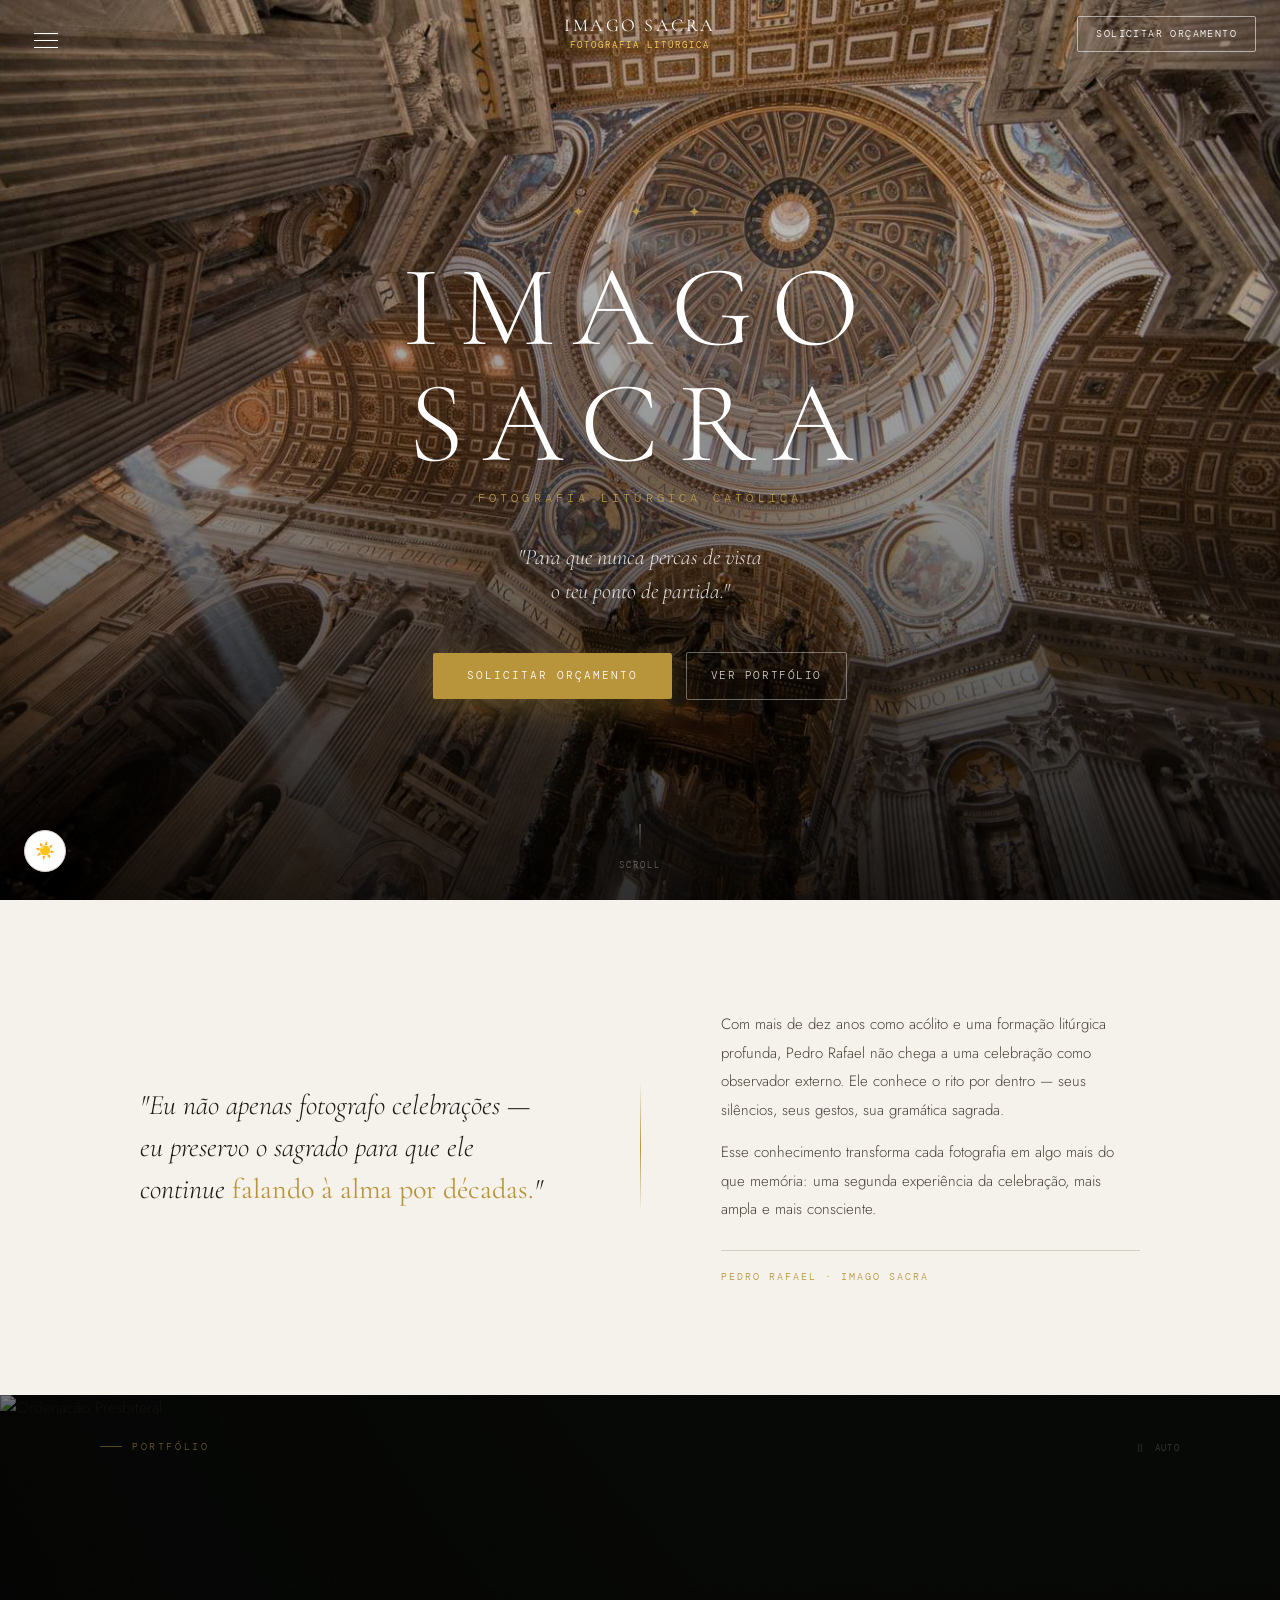
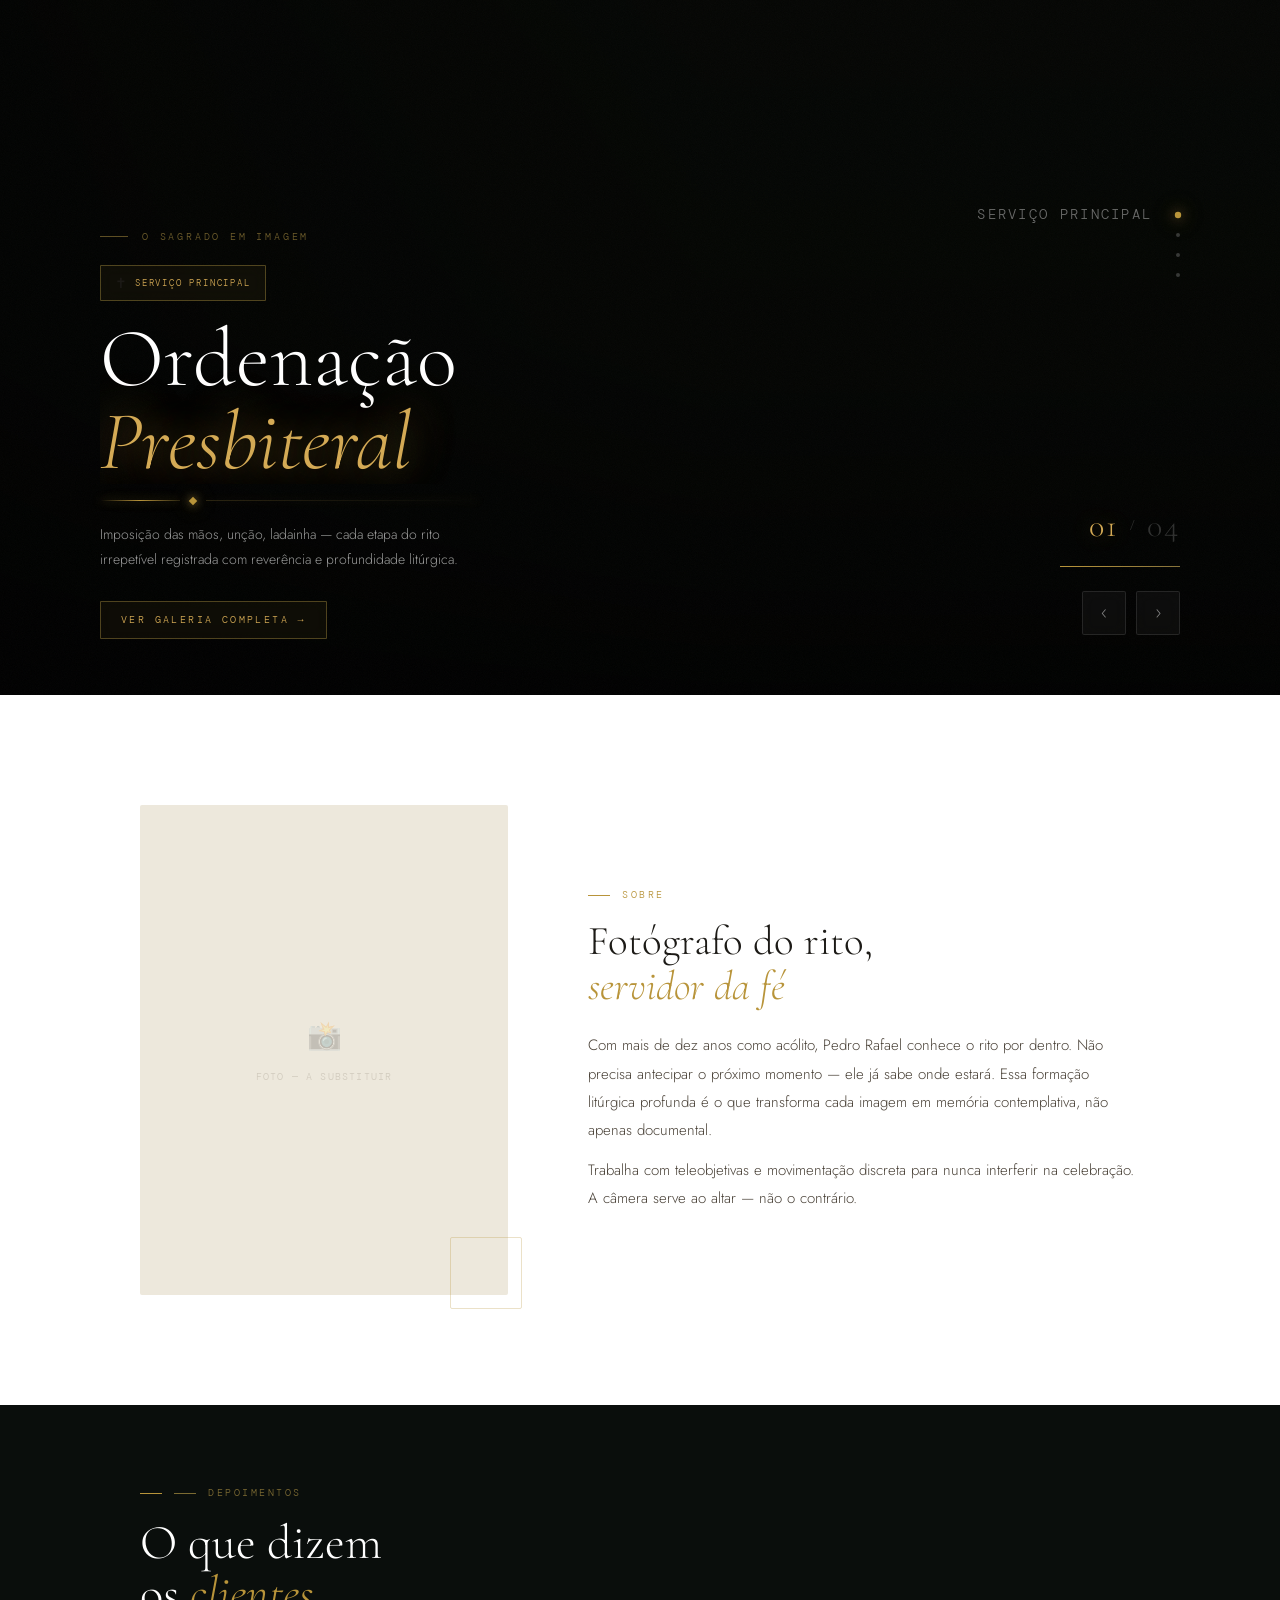
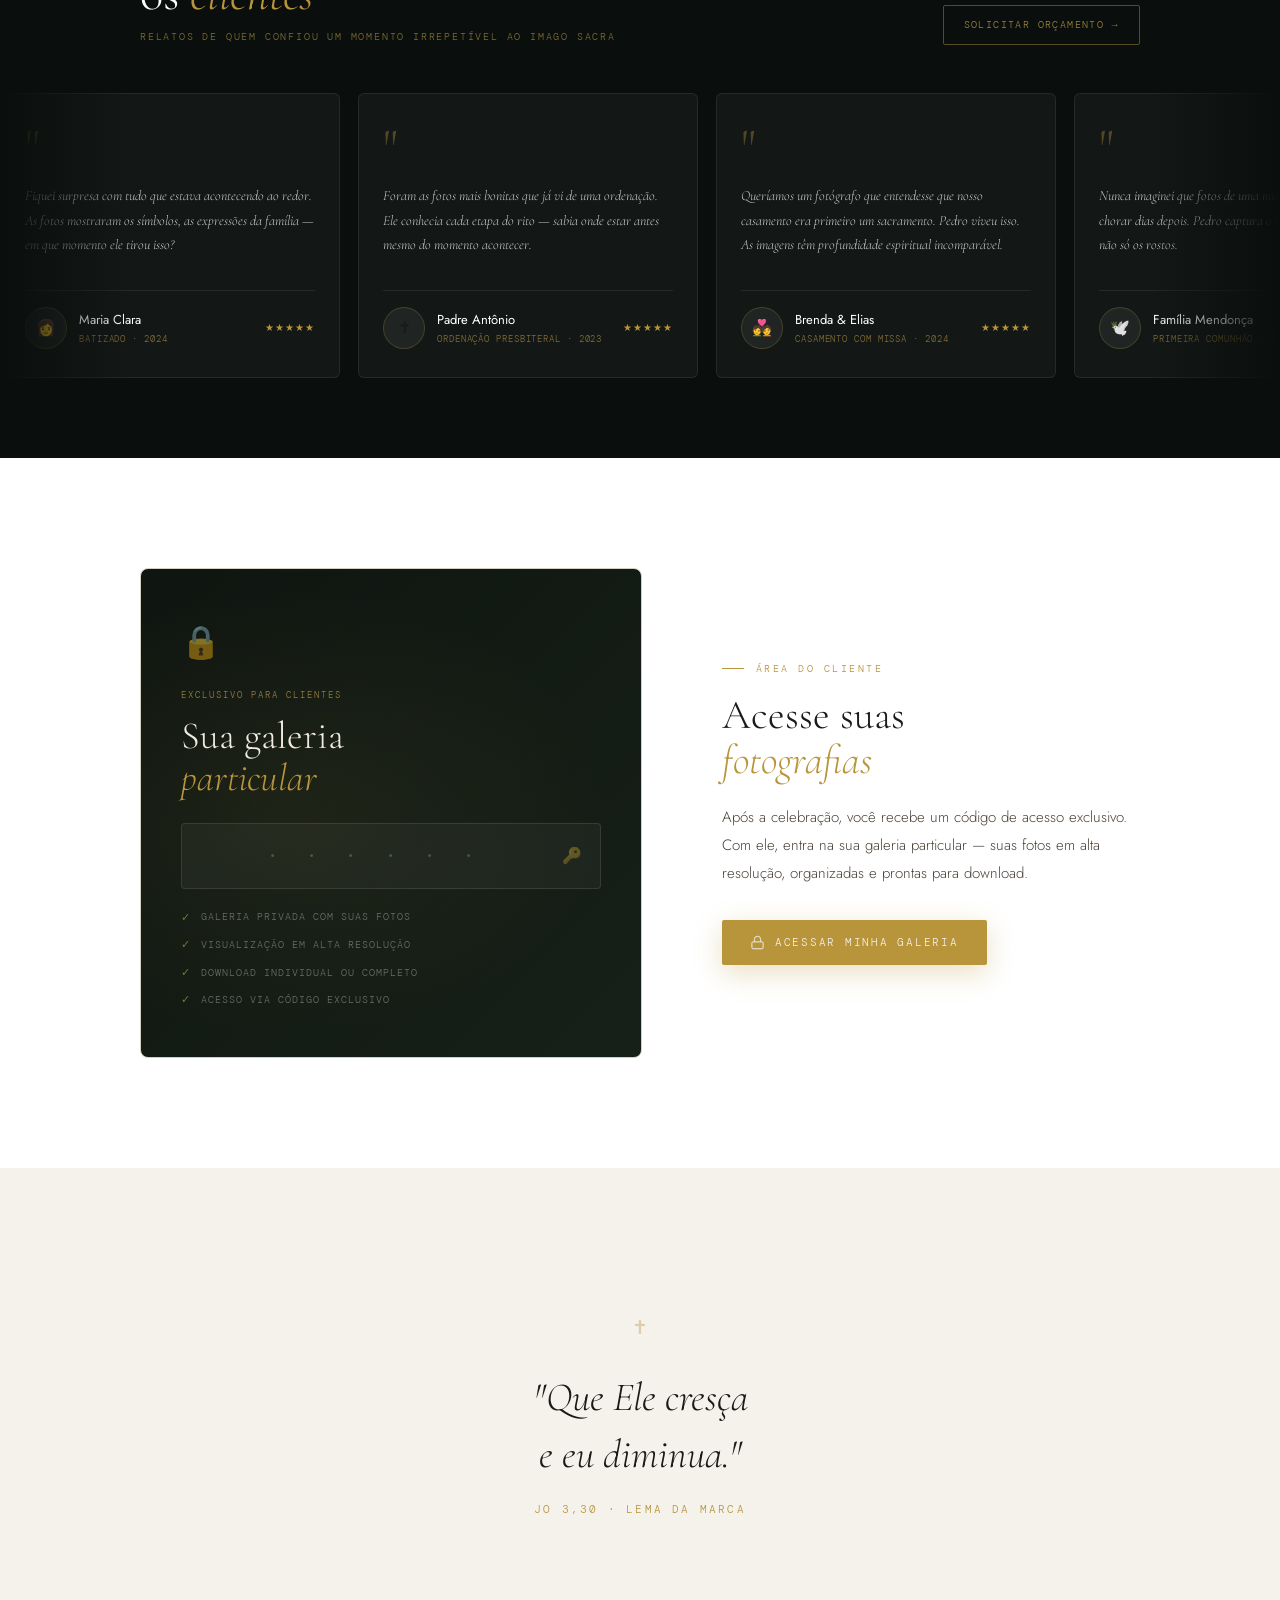
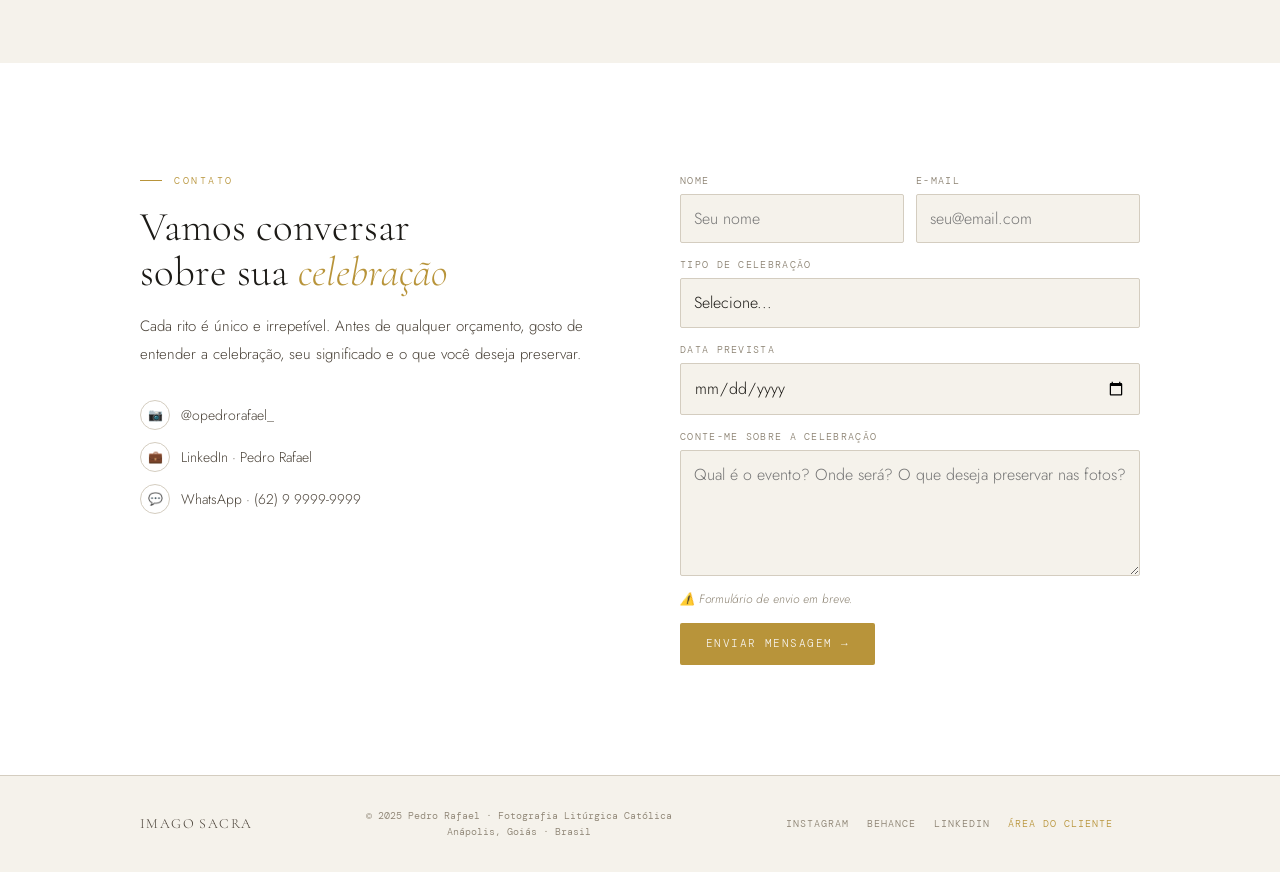
==== commit ca0256af: "feat(portfolio): add per-category gallery links and <img> cover elements to carousel - Add `category" ====
--- a/index.html
+++ b/index.html
@@ -485,6 +485,29 @@
 }
 .pf-pause-icon { font-size:12px; opacity:.5; cursor:pointer; transition:opacity .2s; }
 .pf-pause-icon:hover { opacity:1; }
+
+/* Gallery link */
+.pf-link-wrap { margin-top:28px; overflow:hidden; }
+.pf-gallery-link {
+  display:inline-flex; align-items:center; gap:10px;
+  font-family:var(--mono); font-size:10px; letter-spacing:.24em; text-transform:uppercase;
+  color:var(--gold-lt);
+  text-decoration:none;
+  padding:10px 20px;
+  border:1px solid rgba(201,168,76,.35);
+  background:rgba(201,168,76,.06);
+  backdrop-filter:blur(8px);
+  border-radius:1px;
+  opacity:0; transform:translateY(12px);
+  transition:opacity .6s ease .48s, transform .6s cubic-bezier(.22,.68,0,1.1) .48s;
+}
+.pf-gallery-link.visible { opacity:1; transform:translateY(0); }
+.pf-gallery-link:hover {
+  background:rgba(201,168,76,.16);
+  border-color:rgba(201,168,76,.6);
+  color:#fff;
+  box-shadow:0 0 20px rgba(201,168,76,.2);
+}
 
 /* Animated gold border pulse on active slide */
 @keyframes border-pulse {
@@ -831,6 +854,11 @@
       <div class="pf-desc-wrap">
         <p class="pf-desc" id="pfDesc"></p>
       </div>
+      <div class="pf-link-wrap">
+        <a href="#" class="pf-gallery-link" id="pfGalleryLink" aria-label="Ver galeria completa">
+          VER GALERIA COMPLETA →
+        </a>
+      </div>
     </div>
 
     <div class="pf-right">
@@ -1055,25 +1083,33 @@
     img:'https://images.unsplash.com/photo-1572116469696-31de0f17cc34?w=1600&q=85',
     icon:'✝', tag:'Serviço principal',
     title:'Ordenação', titleEm:'Presbiteral',
-    desc:'Imposição das mãos, unção, ladainha — cada etapa do rito irrepetível registrada com reverência e profundidade litúrgica.'
+    desc:'Imposição das mãos, unção, ladainha — cada etapa do rito irrepetível registrada com reverência e profundidade litúrgica.',
+    category:'ordenacao',
+    href:'portfolio/ordenacao.html'
   },
   {
     img:'https://images.unsplash.com/photo-1519741497674-611481863552?w=1600&q=85',
     icon:'💍', tag:'Sacramento',
     title:'Casamento', titleEm:'Religioso',
-    desc:'A missa nupcial como sacramento vivido com consciência. Silêncios, olhares e gestos que poucos percebem ao vivo.'
+    desc:'A missa nupcial como sacramento vivido com consciência. Silêncios, olhares e gestos que poucos percebem ao vivo.',
+    category:'casamento',
+    href:'portfolio/casamento.html'
   },
   {
     img:'https://images.unsplash.com/photo-1548625149-720094f87b16?w=1600&q=85',
     icon:'🕯️', tag:'Iniciação Cristã',
     title:'Batizados', titleEm:'& Sacramentos',
-    desc:'O primeiro encontro com o sagrado. Símbolos, velas, águas e olhares que marcam o início de uma vida de fé.'
+    desc:'O primeiro encontro com o sagrado. Símbolos, velas, águas e olhares que marcam o início de uma vida de fé.',
+    category:'batizados',
+    href:'portfolio/batizados.html'
   },
   {
     img:'https://images.unsplash.com/photo-1543968996-ee822b8176ba?w=1600&q=85',
     icon:'⛪', tag:'Vida Paroquial',
     title:'Festas', titleEm:'Litúrgicas',
-    desc:'Padroeiros, procissões, aniversários de ordenação — a vida cotidiana da Igreja também merece ser preservada.'
+    desc:'Padroeiros, procissões, aniversários de ordenação — a vida cotidiana da Igreja também merece ser preservada.',
+    category:'festas',
+    href:'portfolio/festas.html'
   }
 ];
 
@@ -1093,14 +1129,23 @@
   const curNum   = document.getElementById('pfCurNum');
   const totNum   = document.getElementById('pfTotNum');
   const pauseBtn = document.getElementById('pfPauseBtn');
+  const galleryLink = document.getElementById('pfGalleryLink');
 
   totNum.textContent = String(PF_SLIDES.length).padStart(2,'0');
 
-  // Build background slides
+  // Build background slides using <img> elements
   PF_SLIDES.forEach((s,i) => {
     const el = document.createElement('div');
     el.className = 'pf-bg-slide' + (i===0?' active':'');
-    el.style.backgroundImage = `url('${s.img}')`;
+    el.setAttribute('data-category', s.category);
+    const img = document.createElement('img');
+    img.src = s.img;
+    img.alt = s.title + ' ' + s.titleEm;
+    img.loading = i === 0 ? 'eager' : 'lazy';
+    img.width = 1600;
+    img.height = 1067;
+    img.style.cssText = 'position:absolute;inset:0;width:100%;height:100%;object-fit:cover;object-position:center;';
+    el.appendChild(img);
     bgWrap.appendChild(el);
   });
 
@@ -1120,6 +1165,7 @@
       orn.classList.remove('visible');
       desc.classList.remove('visible');
       badge.classList.remove('visible');
+      galleryLink.classList.remove('visible');
     }
 
     setTimeout(() => {
@@ -1128,12 +1174,15 @@
       badgeIco.textContent = s.icon;
       badgeTxt.textContent = s.tag;
       curNum.textContent   = String(pfCur+1).padStart(2,'0');
+      galleryLink.href = s.href;
+      galleryLink.setAttribute('aria-label', 'Ver galeria completa de ' + s.title + ' ' + s.titleEm);
       // Animate in
       requestAnimationFrame(() => {
         catLine.classList.add('visible');
         orn.classList.add('visible');
         desc.classList.add('visible');
         badge.classList.add('visible');
+        galleryLink.classList.add('visible');
       });
     }, animate ? 320 : 0);
   }
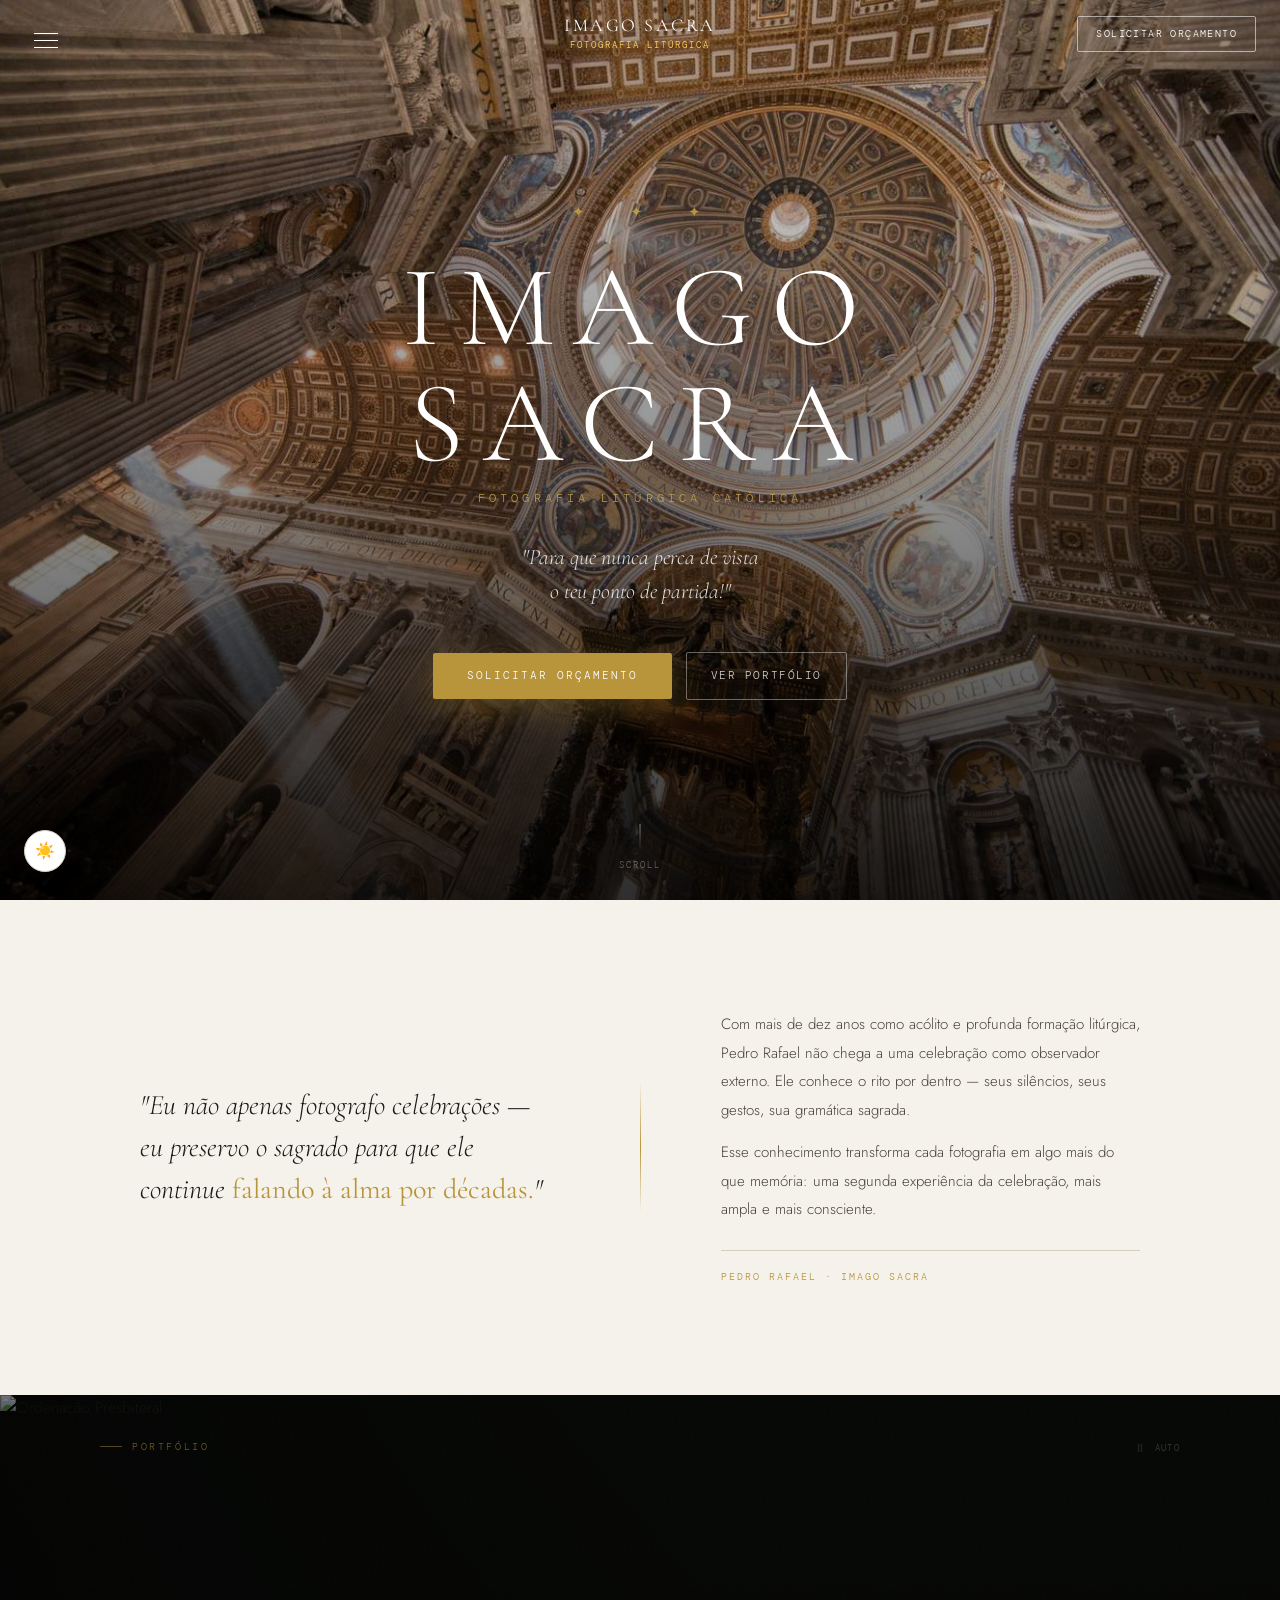
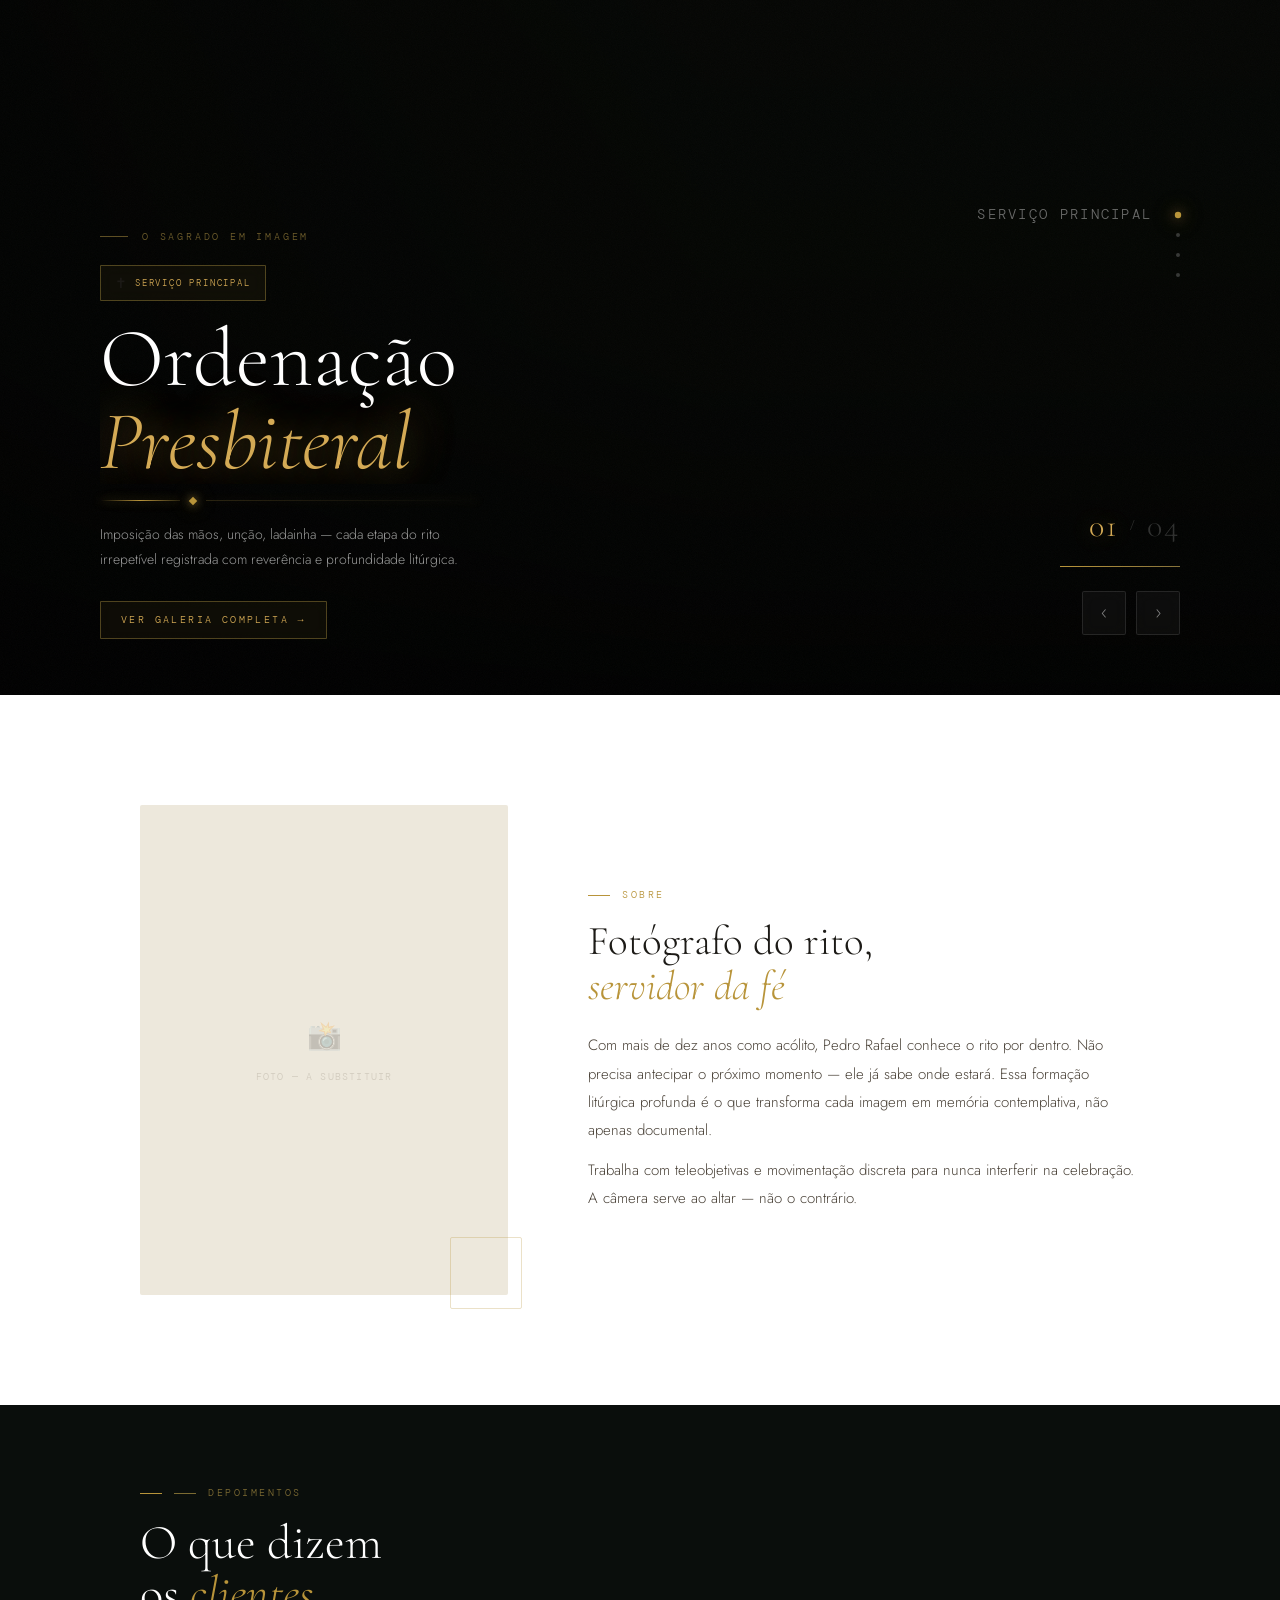
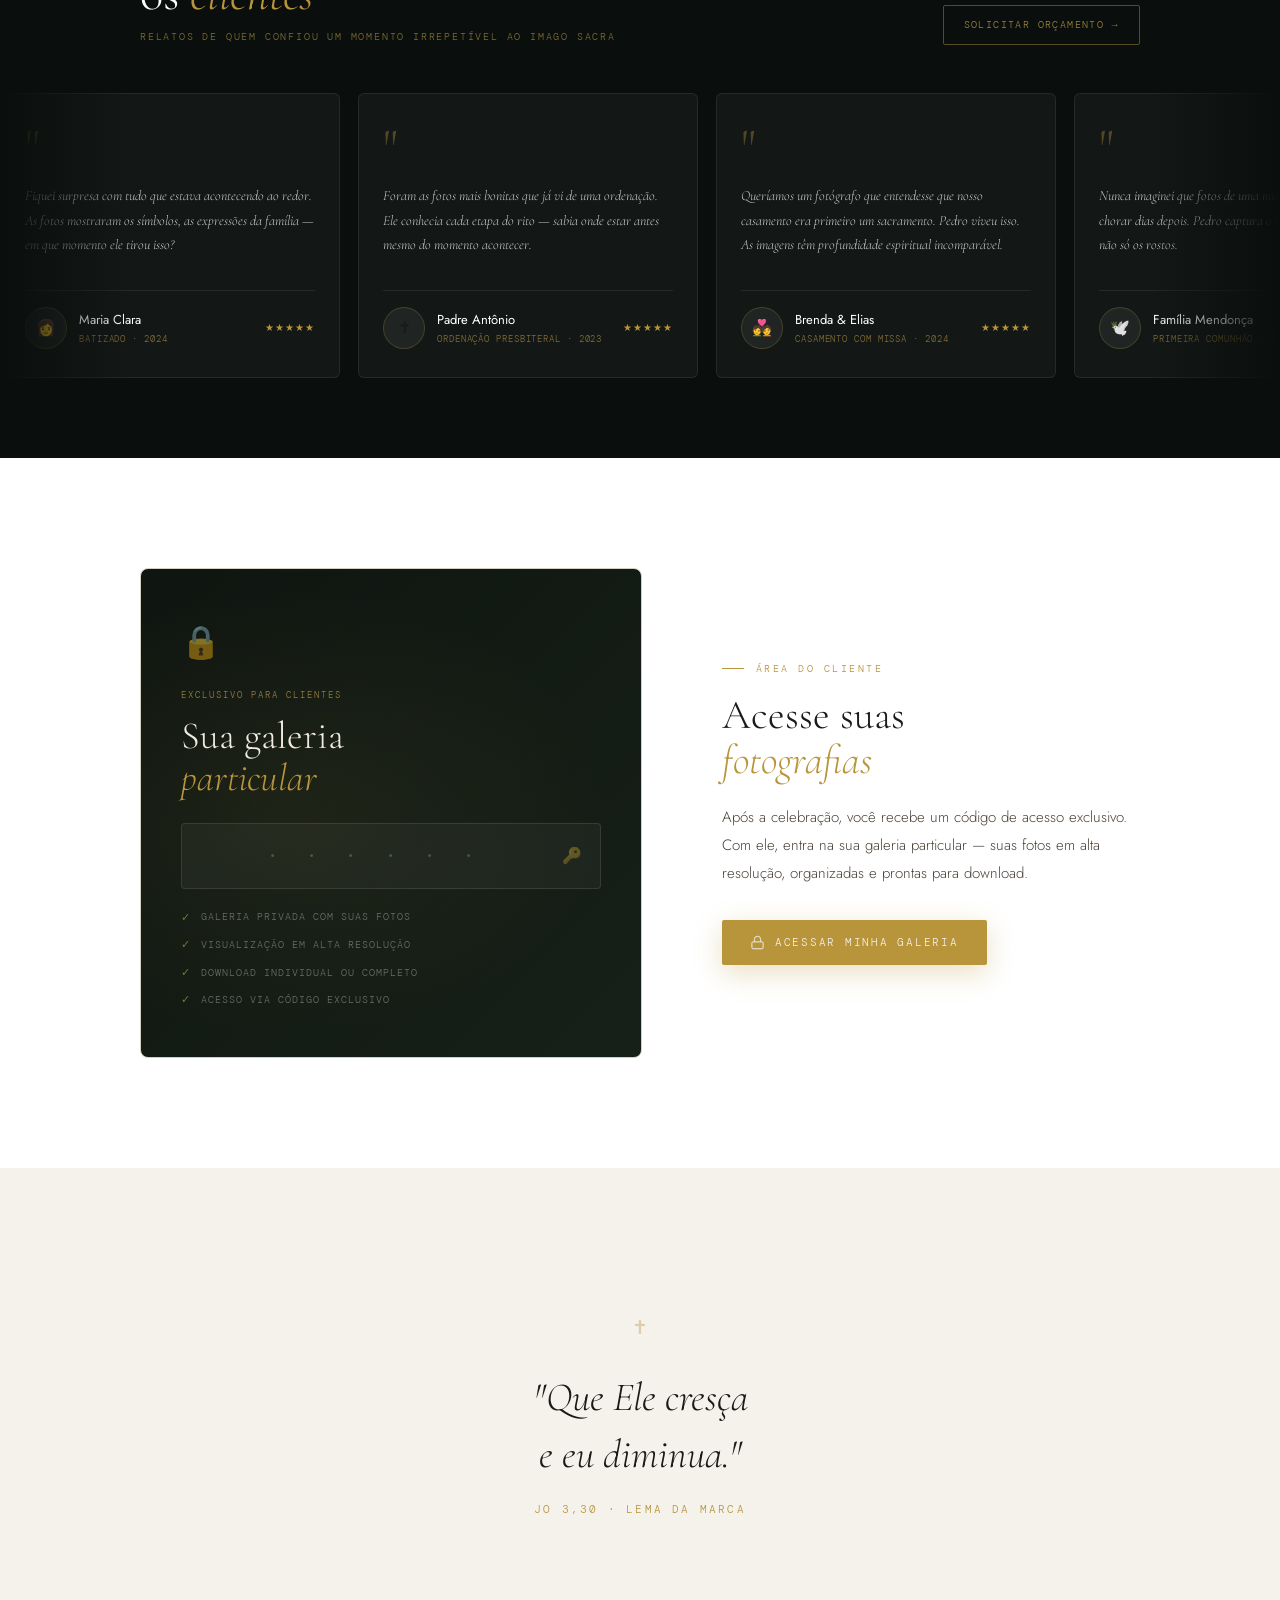
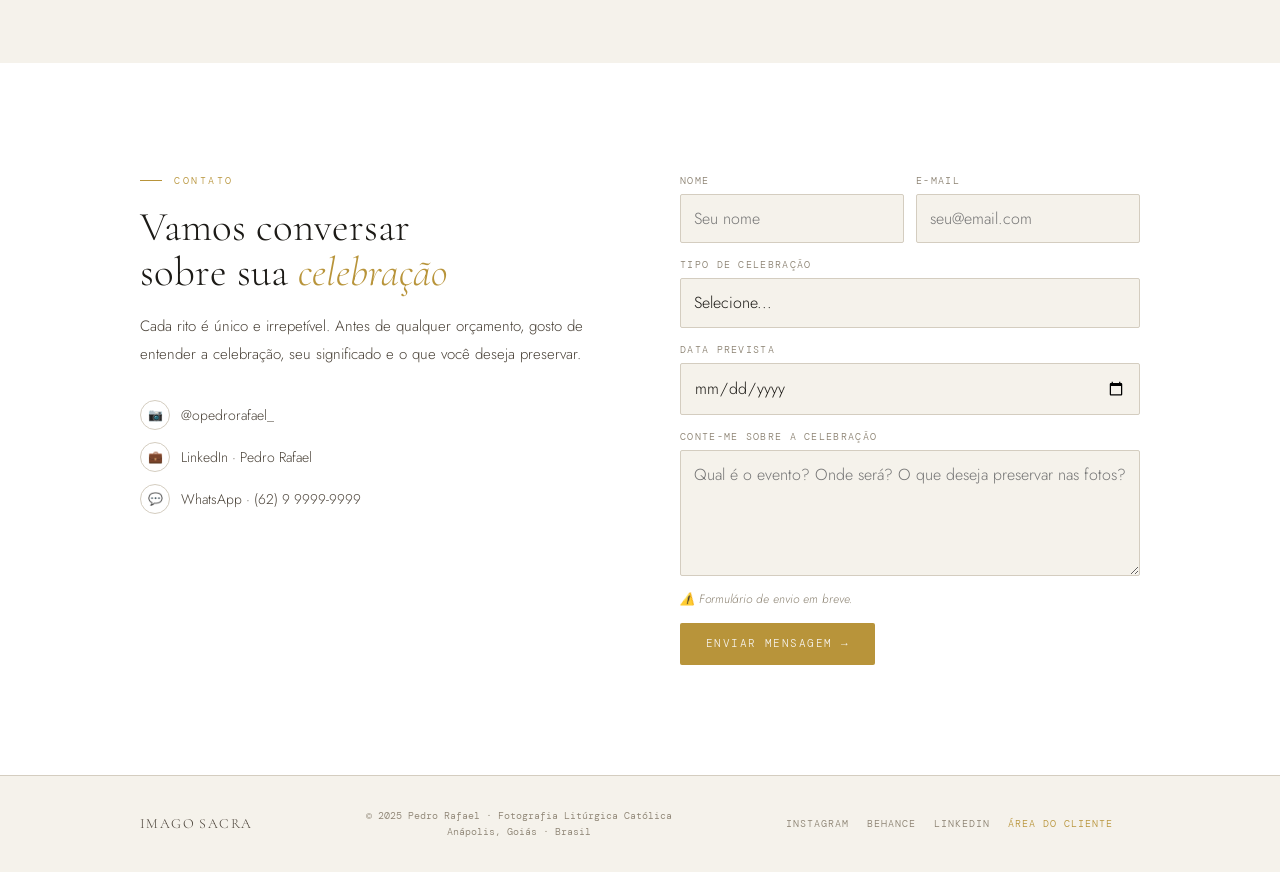
==== commit 318be757: "Update index.html" ====
--- a/index.html
+++ b/index.html
@@ -788,7 +788,7 @@
     <div class="hero-cross">✦ &nbsp; ✦ &nbsp; ✦</div>
     <h1 class="hero-brand">Imago Sacra</h1>
     <p class="hero-sub">Fotografia Litúrgica Católica</p>
-    <p class="hero-phrase">"Para que nunca percas de vista<br>o teu ponto de partida."</p>
+    <p class="hero-phrase">"Para que nunca perca de vista<br>o teu ponto de partida!"</p>
     <div class="hero-btns">
       <button class="btn-gold" onclick="goTo('contato')">Solicitar Orçamento</button>
       <button class="btn-outline" onclick="goTo('portfolio')">Ver Portfólio</button>
@@ -806,7 +806,7 @@
     </blockquote>
     <div class="m-rule"></div>
     <div class="rev-r">
-      <p class="m-body">Com mais de dez anos como acólito e uma formação litúrgica profunda, Pedro Rafael não chega a uma celebração como observador externo. Ele conhece o rito por dentro — seus silêncios, seus gestos, sua gramática sagrada.</p>
+      <p class="m-body">Com mais de dez anos como acólito e profunda formação litúrgica, Pedro Rafael não chega a uma celebração como observador externo. Ele conhece o rito por dentro — seus silêncios, seus gestos, sua gramática sagrada.</p>
       <p class="m-body">Esse conhecimento transforma cada fotografia em algo mais do que memória: uma segunda experiência da celebração, mais ampla e mais consciente.</p>
       <div class="m-sig">Pedro Rafael · Imago Sacra</div>
     </div>
@@ -1100,16 +1100,16 @@
     icon:'🕯️', tag:'Iniciação Cristã',
     title:'Batizados', titleEm:'& Sacramentos',
     desc:'O primeiro encontro com o sagrado. Símbolos, velas, águas e olhares que marcam o início de uma vida de fé.',
-    category:'batizados',
-    href:'portfolio/batizados.html'
+    category:'batizado',
+    href:'portfolio/batizado.html'
   },
   {
     img:'https://images.unsplash.com/photo-1543968996-ee822b8176ba?w=1600&q=85',
     icon:'⛪', tag:'Vida Paroquial',
     title:'Festas', titleEm:'Litúrgicas',
     desc:'Padroeiros, procissões, aniversários de ordenação — a vida cotidiana da Igreja também merece ser preservada.',
-    category:'festas',
-    href:'portfolio/festas.html'
+    category:'vida-paroquial',
+    href:'portfolio/vida-paroquial.html'
   }
 ];
 
@@ -1142,8 +1142,9 @@
     img.src = s.img;
     img.alt = s.title + ' ' + s.titleEm;
     img.loading = i === 0 ? 'eager' : 'lazy';
-    img.width = 1600;
-    img.height = 1067;
+    if (i === 0) img.fetchPriority = 'high';
+    img.width = 900;
+    img.height = 600;
     img.style.cssText = 'position:absolute;inset:0;width:100%;height:100%;object-fit:cover;object-position:center;';
     el.appendChild(img);
     bgWrap.appendChild(el);
@@ -1288,4 +1289,4 @@
 }
 </script>
 </body>
-</html>+</html>
